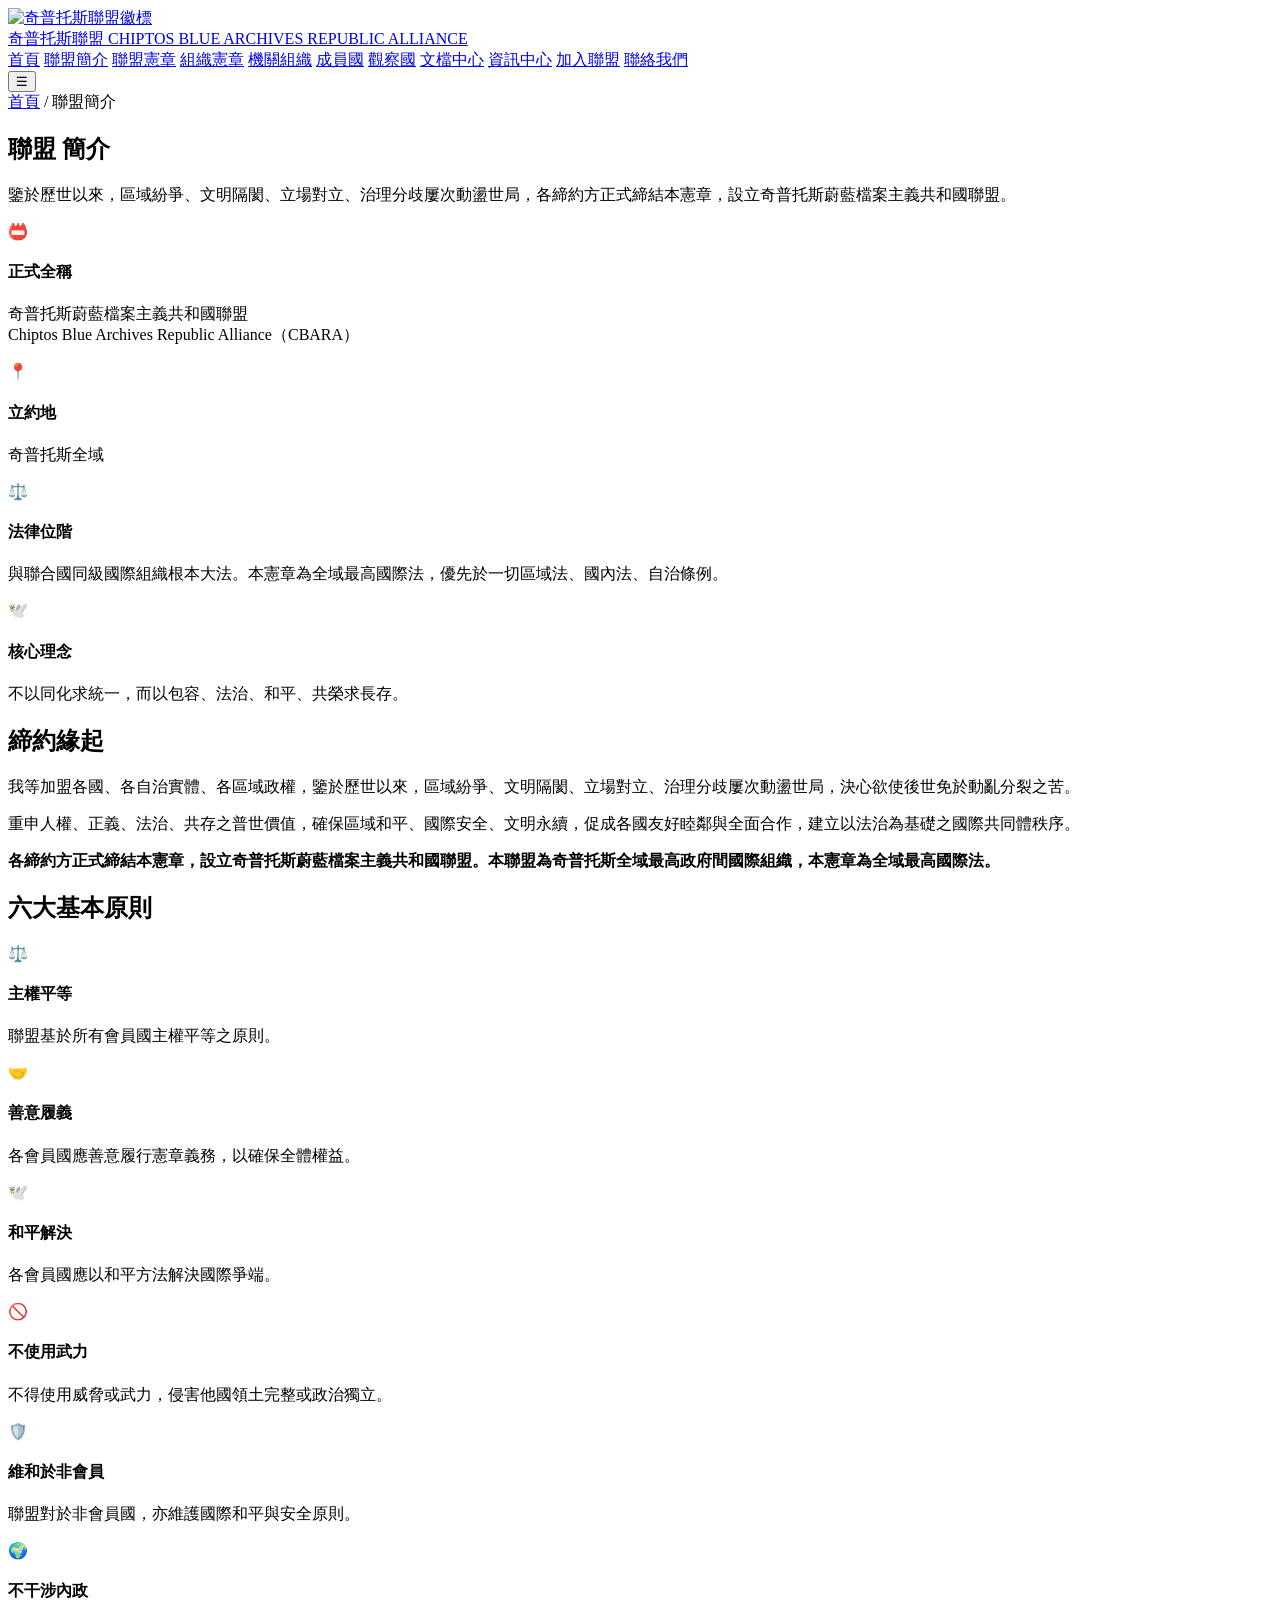
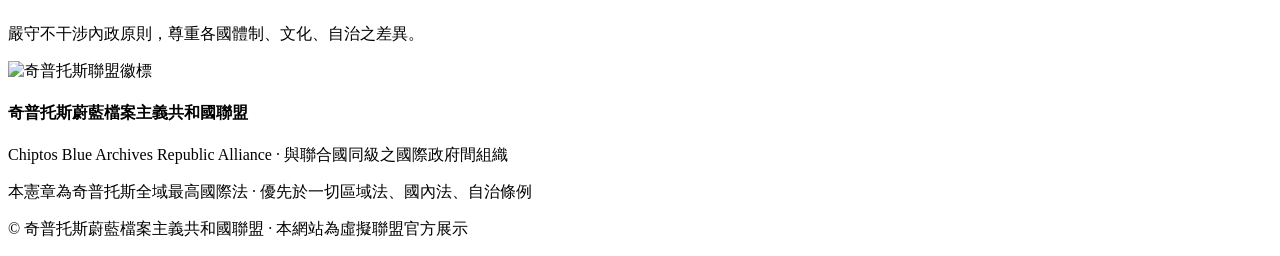
==== about.html @ 125a9b2b "Add files via upload" ====
<!DOCTYPE html>
<html lang="zh-Hant">
<head>
<meta charset="UTF-8">
<meta name="viewport" content="width=device-width, initial-scale=1.0, viewport-fit=cover">
<meta name="theme-color" content="#080b11">
<meta name="description" content="奇普托斯蔚藍檔案主義共和國聯盟官方網站 · 與聯合國同級之國際政府間組織">
<title>聯盟簡介 | 奇普托斯蔚藍檔案主義共和國聯盟</title>
<link rel="icon" href="assets/img/badge_64.png">
<link rel="stylesheet" href="assets/css/style.css">
</head>
<body>
<div id="progress"></div>

<header class="site-header">
  <div class="container header-inner">
    <a href="index.html" class="brand">
      <img src="assets/img/badge_120.png" alt="奇普托斯聯盟徽標">
      <div class="brand-text">
        <span class="brand-cn">奇普托斯聯盟</span>
        <span class="brand-en">CHIPTOS BLUE ARCHIVES REPUBLIC ALLIANCE</span>
      </div>
    </a>
    <nav class="main-nav" id="mainNav">
      <a href="index.html">首頁</a>
      <a href="about.html" class="active">聯盟簡介</a>
      <a href="charter.html">聯盟憲章</a>
      <a href="organization-charter.html">組織憲章</a>
      <a href="structure.html">機關組織</a>
      <a href="members.html">成員國</a>
      <a href="observers.html">觀察國</a>
      <a href="documents.html">文檔中心</a>
      <a href="news.html">資訊中心</a>
      <a href="join.html">加入聯盟</a>
      <a href="contact.html">聯絡我們</a>
    </nav>
    <button class="nav-toggle" id="navToggle" aria-label="開啟選單" aria-expanded="false">☰</button>
  </div>
</header>
<div class="nav-mask" id="navMask"></div>

<section class="page-hero">
  <div class="hero-bg" aria-hidden="true"></div>
  <div class="container">
    <div class="breadcrumb"><a href="index.html">首頁</a> <span>/</span> <span>聯盟簡介</span></div>
    <h1>聯盟 <span class="gold">簡介</span></h1>
    <p class="hero-desc">鑒於歷世以來，區域紛爭、文明隔閡、立場對立、治理分歧屢次動盪世局，各締約方正式締結本憲章，設立奇普托斯蔚藍檔案主義共和國聯盟。</p>
  </div>
</section>

<section class="section">
  <div class="container">
    <div class="grid-2">
      <div class="info-card fade-in"><div class="info-icon">📛</div><h4>正式全稱</h4><p class="muted">奇普托斯蔚藍檔案主義共和國聯盟<br>Chiptos Blue Archives Republic Alliance（CBARA）</p></div>
      <div class="info-card fade-in"><div class="info-icon">📍</div><h4>立約地</h4><p class="muted">奇普托斯全域</p></div>
      <div class="info-card fade-in"><div class="info-icon">⚖️</div><h4>法律位階</h4><p class="muted">與聯合國同級國際組織根本大法。本憲章為全域最高國際法，優先於一切區域法、國內法、自治條例。</p></div>
      <div class="info-card fade-in"><div class="info-icon">🕊️</div><h4>核心理念</h4><p class="muted">不以同化求統一，而以包容、法治、和平、共榮求長存。</p></div>
    </div>
  </div>
</section>

<section class="section section-alt">
  <div class="container">
    <div class="section-head fade-in"><h2>締約緣起</h2><div class="rule"></div></div>
    <div class="article fade-in">
      <div class="art-body">
        <p>我等加盟各國、各自治實體、各區域政權，鑒於歷世以來，區域紛爭、文明隔閡、立場對立、治理分歧屢次動盪世局，決心欲使後世免於動亂分裂之苦。</p>
        <p>重申人權、正義、法治、共存之普世價值，確保區域和平、國際安全、文明永續，促成各國友好睦鄰與全面合作，建立以法治為基礎之國際共同體秩序。</p>
        <p><strong>各締約方正式締結本憲章，設立奇普托斯蔚藍檔案主義共和國聯盟。本聯盟為奇普托斯全域最高政府間國際組織，本憲章為全域最高國際法。</strong></p>
      </div>
    </div>
  </div>
</section>

<section class="section">
  <div class="container">
    <div class="section-head fade-in"><h2>六大基本原則</h2><div class="rule"></div></div>
    <div class="grid-3">
      <div class="info-card fade-in"><div class="info-icon">⚖️</div><h4>主權平等</h4><p class="muted">聯盟基於所有會員國主權平等之原則。</p></div>
      <div class="info-card fade-in"><div class="info-icon">🤝</div><h4>善意履義</h4><p class="muted">各會員國應善意履行憲章義務，以確保全體權益。</p></div>
      <div class="info-card fade-in"><div class="info-icon">🕊️</div><h4>和平解決</h4><p class="muted">各會員國應以和平方法解決國際爭端。</p></div>
      <div class="info-card fade-in"><div class="info-icon">🚫</div><h4>不使用武力</h4><p class="muted">不得使用威脅或武力，侵害他國領土完整或政治獨立。</p></div>
      <div class="info-card fade-in"><div class="info-icon">🛡️</div><h4>維和於非會員</h4><p class="muted">聯盟對於非會員國，亦維護國際和平與安全原則。</p></div>
      <div class="info-card fade-in"><div class="info-icon">🌍</div><h4>不干涉內政</h4><p class="muted">嚴守不干涉內政原則，尊重各國體制、文化、自治之差異。</p></div>
    </div>
  </div>
</section>

<footer class="site-footer">
  <div class="container">
    <div class="footer-brand">
      <img src="assets/img/badge_120.png" alt="奇普托斯聯盟徽標">
      <div>
        <h4>奇普托斯蔚藍檔案主義共和國聯盟</h4>
        <p class="muted">Chiptos Blue Archives Republic Alliance · 與聯合國同級之國際政府間組織</p>
      </div>
    </div>
    <div class="footer-meta">
      <p>本憲章為奇普托斯全域最高國際法 · 優先於一切區域法、國內法、自治條例</p>
      <p>© 奇普托斯蔚藍檔案主義共和國聯盟 · 本網站為虛擬聯盟官方展示</p>
    </div>
  </div>
</footer>

<script src="assets/js/main.js"></script>
</body>
</html>
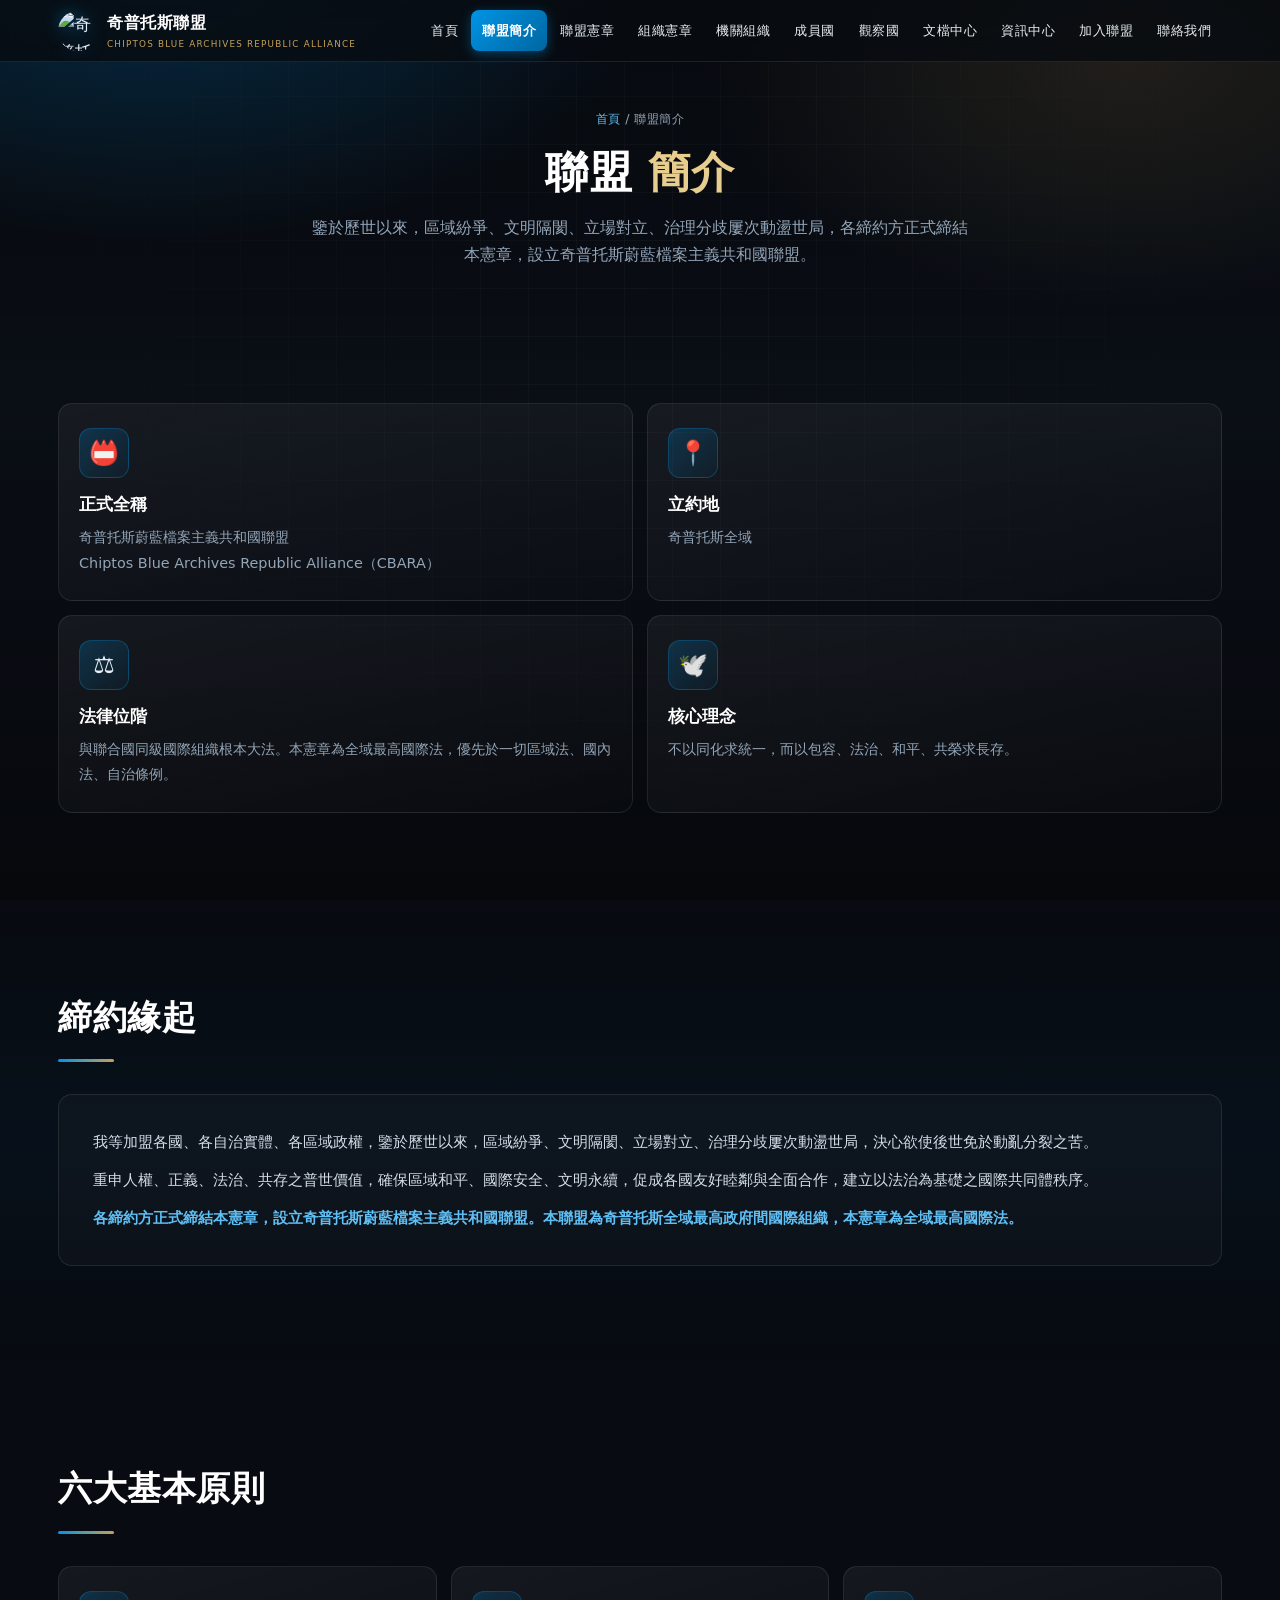
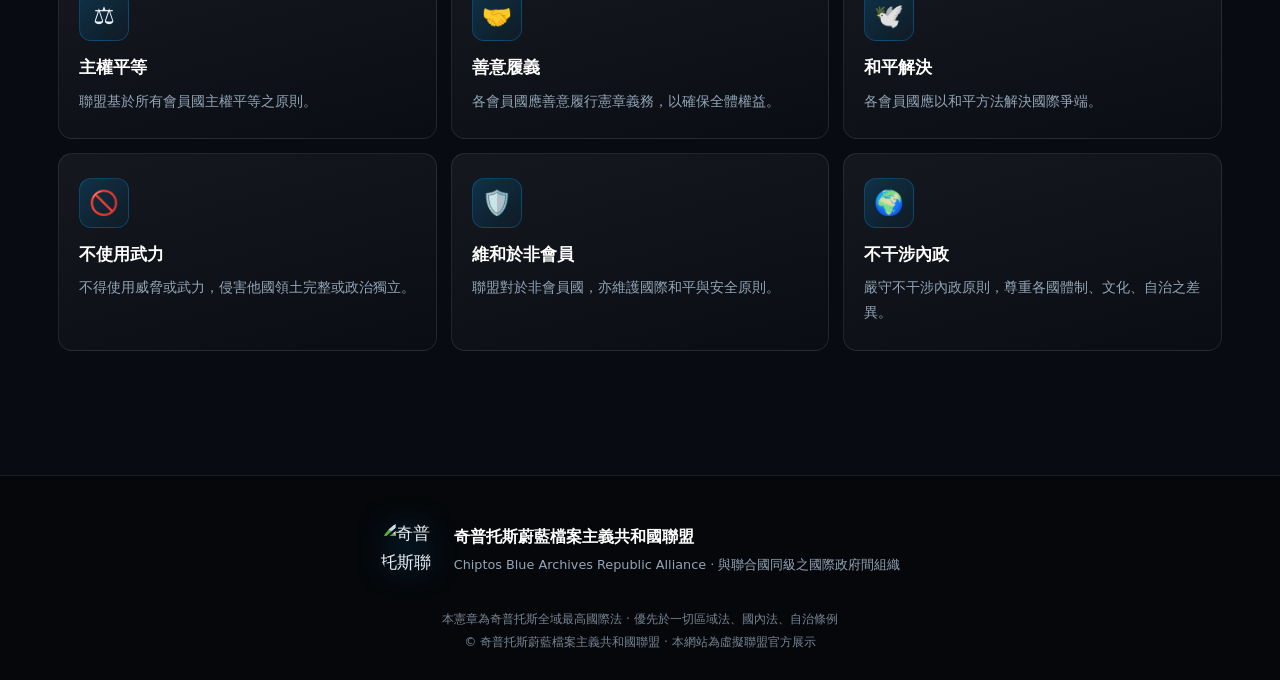
==== commit 74cd20ef: "Add files via upload" ====
--- a/about.html
+++ b/about.html
@@ -7,7 +7,766 @@
 <meta name="description" content="奇普托斯蔚藍檔案主義共和國聯盟官方網站 · 與聯合國同級之國際政府間組織">
 <title>聯盟簡介 | 奇普托斯蔚藍檔案主義共和國聯盟</title>
 <link rel="icon" href="assets/img/badge_64.png">
-<link rel="stylesheet" href="assets/css/style.css">
+<style>
+/* =====================================================================
+   奇普托斯蔚藍檔案主義共和國聯盟 · CBARA
+   移動優先 (Mobile-First) 響應式樣式
+   配色：白 / 蔚藍 / 玄黑 三色體系 + 鎏金點綴
+   ===================================================================== */
+
+:root{
+  --white:#f5f8fb;
+  --blue:#0094e6;
+  --blue-lt:#5fc0f5;
+  --blue-dk:#0066a0;
+  --ink:#080b11;
+  --ink2:#10161f;
+  --ink3:#161d28;
+  --gold:#c5a059;
+  --gold-lt:#e8ce8e;
+  --text:#e8eef5;
+  --muted:#93a5b8;
+  --line:rgba(255,255,255,.09);
+  --line-blue:rgba(0,148,230,.3);
+  --nav-h:62px;
+  --ease:cubic-bezier(.22,.68,.35,1);
+}
+
+/* ---------- 基礎重置（移動優先） ---------- */
+*,*::before,*::after{margin:0;padding:0;box-sizing:border-box}
+html{
+  scroll-behavior:smooth;
+  scroll-padding-top:calc(var(--nav-h) + 12px);
+  -webkit-text-size-adjust:100%;      /* 防止 iOS 橫屏字體放大 */
+  text-size-adjust:100%;
+}
+body{
+  font-family:"Noto Sans TC","PingFang TC","Microsoft JhengHei",system-ui,-apple-system,"Helvetica Neue",sans-serif;
+  background:var(--ink);
+  color:var(--text);
+  line-height:1.75;
+  font-size:16px;                      /* 手機基準字號 */
+  overflow-x:hidden;                   /* 防止橫向溢出 */
+  -webkit-font-smoothing:antialiased;
+  word-wrap:break-word;
+  overflow-wrap:break-word;            /* 長國名/長單詞強制換行 */
+}
+img{max-width:100%;height:auto;display:block;border:0}
+a{color:inherit;text-decoration:none;-webkit-tap-highlight-color:transparent}
+button,input,select,textarea{font-family:inherit;font-size:16px} /* iOS 防止 zoom */
+ul,ol{list-style:none}
+:focus-visible{outline:2px solid var(--blue-lt);outline-offset:2px}
+::selection{background:var(--blue);color:#fff}
+
+/* 滾動條（桌面） */
+::-webkit-scrollbar{width:8px;height:8px}
+::-webkit-scrollbar-track{background:var(--ink)}
+::-webkit-scrollbar-thumb{background:linear-gradient(var(--blue),var(--blue-dk));border-radius:4px}
+
+/* ---------- 背景層 ---------- */
+body::before{
+  content:"";position:fixed;inset:0;z-index:-2;pointer-events:none;
+  background:
+    radial-gradient(900px 520px at 12% -8%, rgba(0,148,230,.30), transparent 60%),
+    radial-gradient(760px 460px at 88% 6%, rgba(197,160,89,.15), transparent 56%),
+    linear-gradient(180deg,#070a0f 0%,#0a0e15 45%,#06080c 100%);
+}
+body::after{
+  content:"";position:fixed;inset:0;z-index:-1;pointer-events:none;
+  background-image:
+    linear-gradient(rgba(255,255,255,.035) 1px,transparent 1px),
+    linear-gradient(90deg,rgba(255,255,255,.035) 1px,transparent 1px);
+  background-size:48px 48px;
+  -webkit-mask-image:radial-gradient(circle at 50% 28%,#000 0%,transparent 72%);
+  mask-image:radial-gradient(circle at 50% 28%,#000 0%,transparent 72%);
+}
+
+/* ---------- 進度條 ---------- */
+#progress{
+  position:fixed;top:0;left:0;height:3px;width:0;z-index:9999;
+  background:linear-gradient(90deg,var(--blue),var(--gold));
+  box-shadow:0 0 10px rgba(0,148,230,.8);
+}
+
+/* =====================================================================
+   頁首 / 導航（移動優先：漢堡選單）
+   ===================================================================== */
+.site-header{
+  position:fixed;top:0;left:0;right:0;z-index:1000;height:var(--nav-h);
+  background:rgba(8,11,17,.82);
+  -webkit-backdrop-filter:blur(14px);backdrop-filter:blur(14px);
+  border-bottom:1px solid var(--line);
+  transition:box-shadow .35s var(--ease),border-color .35s var(--ease);
+}
+.site-header.scrolled{
+  border-bottom-color:var(--line-blue);
+  box-shadow:0 4px 26px rgba(0,0,0,.55);
+}
+.header-inner{
+  max-width:1180px;margin:0 auto;height:100%;
+  padding:0 14px;
+  display:flex;align-items:center;justify-content:space-between;gap:10px;
+}
+.brand{display:flex;align-items:center;gap:9px;min-width:0;flex:1}
+.brand img{
+  width:36px;height:36px;flex:none;border-radius:50%;
+  filter:drop-shadow(0 0 8px rgba(0,148,230,.55));
+}
+.brand-text{display:flex;flex-direction:column;min-width:0}
+.brand-cn{
+  font-size:.98rem;font-weight:800;color:#fff;letter-spacing:.5px;
+  white-space:nowrap;overflow:hidden;text-overflow:ellipsis;
+}
+.brand-en{
+  font-size:.55rem;color:var(--gold);letter-spacing:1.2px;
+  white-space:nowrap;overflow:hidden;text-overflow:ellipsis;
+}
+/* 漢堡按鈕：44px 觸控區 */
+.nav-toggle{
+  flex:none;width:44px;height:44px;display:flex;align-items:center;justify-content:center;
+  background:rgba(0,148,230,.12);border:1px solid var(--line-blue);border-radius:9px;
+  color:var(--blue-lt);font-size:1.15rem;cursor:pointer;transition:.25s;
+}
+.nav-toggle:hover{background:rgba(0,148,230,.24)}
+.nav-toggle:active{transform:scale(.94)}
+
+/* 導航列：手機為全屏下拉面板 */
+.main-nav{
+  position:fixed;top:var(--nav-h);left:0;right:0;
+  max-height:calc(100vh - var(--nav-h));overflow-y:auto;
+  -webkit-overflow-scrolling:touch;
+  background:rgba(8,11,17,.985);
+  -webkit-backdrop-filter:blur(16px);backdrop-filter:blur(16px);
+  border-bottom:1px solid var(--line-blue);
+  padding:8px 12px 16px;
+  transform:translateY(-102%);opacity:0;visibility:hidden;
+  transition:transform .36s var(--ease),opacity .28s var(--ease),visibility .28s;
+  box-shadow:0 18px 40px rgba(0,0,0,.6);
+}
+.main-nav.open{transform:translateY(0);opacity:1;visibility:visible}
+.main-nav a{
+  display:block;padding:13px 14px;border-radius:9px;
+  font-size:.94rem;color:var(--text);letter-spacing:.5px;
+  border-left:2px solid transparent;transition:.22s;
+}
+.main-nav a:hover,.main-nav a:focus{
+  background:rgba(0,148,230,.15);color:#fff;border-left-color:var(--blue);
+}
+.main-nav a.active{
+  background:linear-gradient(135deg,var(--blue),var(--blue-dk));
+  color:#fff;font-weight:700;border-left-color:var(--gold);
+  box-shadow:0 3px 12px rgba(0,148,230,.4);
+}
+/* 選單遮罩 */
+.nav-mask{
+  position:fixed;inset:0;top:var(--nav-h);z-index:998;
+  background:rgba(0,0,0,.55);opacity:0;visibility:hidden;transition:.3s;
+}
+.nav-mask.show{opacity:1;visibility:visible}
+
+/* =====================================================================
+   首頁 Hero
+   ===================================================================== */
+.hero{
+  position:relative;min-height:100svh;   /* svh 解決手機瀏覽器網址列跳動 */
+  min-height:100vh;                      /* 回退 */
+  display:flex;align-items:center;justify-content:center;
+  padding:calc(var(--nav-h) + 40px) 18px 70px;
+  overflow:hidden;text-align:center;
+}
+.hero-flag{
+  position:absolute;inset:0;z-index:0;
+  background:url("assets/img/flag.png") center/cover no-repeat;
+  opacity:.14;
+  filter:saturate(1.1);
+}
+.hero-veil{
+  position:absolute;inset:0;z-index:1;
+  background:linear-gradient(180deg,rgba(8,11,17,.55) 0%,rgba(8,11,17,.90) 100%);
+}
+.hero-content{position:relative;z-index:2;max-width:900px;width:100%}
+.hero-badge{
+  display:inline-block;margin-bottom:18px;padding:7px 16px;border-radius:999px;
+  font-size:.72rem;letter-spacing:2px;color:var(--blue-lt);
+  background:rgba(0,148,230,.12);border:1px solid var(--line-blue);
+}
+.hero-logo{
+  width:96px;height:96px;margin:0 auto 20px;
+  filter:drop-shadow(0 0 26px rgba(0,148,230,.6));
+  animation:floaty 4.5s ease-in-out infinite;
+}
+@keyframes floaty{0%,100%{transform:translateY(0)}50%{transform:translateY(-9px)}}
+.hero-title{
+  font-size:clamp(1.55rem,7.2vw,3.9rem);   /* 手機不過大 */
+  font-weight:900;color:#fff;line-height:1.28;letter-spacing:1px;
+}
+.gold-gradient{
+  background:linear-gradient(100deg,var(--blue-lt),var(--gold-lt),var(--blue-lt));
+  -webkit-background-clip:text;background-clip:text;color:transparent;
+}
+.hero-sub{
+  margin-top:14px;font-size:clamp(.7rem,3vw,.95rem);
+  color:var(--gold);letter-spacing:2.5px;
+}
+.hero-desc{
+  margin-top:18px;font-size:clamp(.86rem,3.6vw,1.02rem);
+  color:var(--muted);max-width:620px;margin-left:auto;margin-right:auto;
+}
+.hero-actions{
+  margin-top:30px;display:flex;flex-direction:column;gap:11px;align-items:stretch;
+}
+.scroll-hint{
+  position:absolute;bottom:20px;left:50%;transform:translateX(-50%);z-index:2;
+  color:var(--muted);font-size:.74rem;letter-spacing:2px;
+  animation:bob 2.1s ease-in-out infinite;
+}
+@keyframes bob{0%,100%{transform:translate(-50%,0);opacity:.55}50%{transform:translate(-50%,7px);opacity:1}}
+
+/* ---------- 按鈕 ---------- */
+.btn{
+  display:inline-flex;align-items:center;justify-content:center;gap:8px;
+  padding:14px 26px;border-radius:10px;font-size:.9rem;font-weight:700;
+  letter-spacing:1px;transition:.3s var(--ease);border:1px solid transparent;
+  min-height:48px;                      /* 觸控友好 */
+}
+.btn-primary{
+  background:linear-gradient(135deg,var(--blue),var(--blue-dk));color:#fff;
+  box-shadow:0 6px 22px rgba(0,148,230,.42);
+}
+.btn-primary:hover{transform:translateY(-2px);box-shadow:0 12px 30px rgba(0,148,230,.55)}
+.btn-gold{
+  background:linear-gradient(135deg,var(--gold),#9d7d3d);color:#181206;
+  box-shadow:0 6px 22px rgba(197,160,89,.4);
+}
+.btn-gold:hover{transform:translateY(-2px)}
+.btn-ghost{
+  color:#fff;border-color:rgba(255,255,255,.28);background:rgba(255,255,255,.03);
+}
+.btn-ghost:hover{border-color:var(--blue);background:rgba(0,148,230,.14)}
+
+/* =====================================================================
+   通用區塊
+   ===================================================================== */
+.container{width:100%;max-width:1180px;margin:0 auto;padding:0 16px}
+.section{padding:56px 0;position:relative}
+.section-alt{background:linear-gradient(180deg,transparent,rgba(0,148,230,.045),transparent)}
+.section-head{margin-bottom:32px}
+.section-head h2{
+  font-size:clamp(1.35rem,5.4vw,2.1rem);color:#fff;font-weight:900;letter-spacing:.5px;
+}
+.section-head .muted{margin-top:8px;font-size:.88rem}
+.section-link{display:inline-block;margin-top:10px;color:var(--blue-lt);font-size:.86rem}
+.rule{width:56px;height:3px;margin-top:12px;background:linear-gradient(90deg,var(--blue),var(--gold));border-radius:2px}
+.muted{color:var(--muted)}
+.gold{color:var(--gold-lt)}
+
+/* 分頁 Hero */
+.page-hero{
+  position:relative;padding:calc(var(--nav-h) + 46px) 0 46px;text-align:center;overflow:hidden;
+}
+.page-hero .hero-bg{
+  position:absolute;inset:0;z-index:0;
+  background:url("assets/img/flag.png") center/cover no-repeat;opacity:.10;
+}
+.page-hero .hero-bg::after{
+  content:"";position:absolute;inset:0;
+  background:linear-gradient(180deg,rgba(8,11,17,.7),rgba(8,11,17,.95));
+}
+.page-hero .container{position:relative;z-index:1}
+.page-hero h1{
+  font-size:clamp(1.5rem,6.4vw,2.7rem);color:#fff;font-weight:900;letter-spacing:.5px;line-height:1.3;
+}
+.page-hero .hero-desc{
+  margin-top:14px;color:var(--muted);font-size:clamp(.84rem,3.5vw,.98rem);
+  max-width:660px;margin-left:auto;margin-right:auto;
+}
+.breadcrumb{
+  font-size:.78rem;color:var(--muted);margin-bottom:14px;letter-spacing:.5px;
+}
+.breadcrumb a{color:var(--blue-lt)}
+
+/* ---------- 統計 ---------- */
+.stats{
+  display:grid;grid-template-columns:repeat(2,1fr);gap:12px;   /* 手機 2 欄 */
+}
+.stat{
+  background:linear-gradient(160deg,rgba(255,255,255,.055),rgba(255,255,255,.012));
+  border:1px solid var(--line);border-radius:13px;padding:22px 12px;text-align:center;
+  position:relative;overflow:hidden;transition:.35s var(--ease);
+}
+.stat::before{
+  content:"";position:absolute;top:0;left:0;right:0;height:3px;
+  background:linear-gradient(90deg,var(--blue),var(--gold));
+}
+.stat:hover{transform:translateY(-4px);border-color:var(--line-blue)}
+.stat-num{
+  display:block;font-size:clamp(1.7rem,8vw,2.5rem);font-weight:900;
+  color:var(--blue-lt);line-height:1.1;
+}
+.stat-label{display:block;margin-top:7px;font-size:.78rem;color:var(--muted);letter-spacing:.5px}
+
+/* ---------- 網格（自動適配，手機單欄） ---------- */
+.grid-2,.grid-3,.grid-4{
+  display:grid;gap:14px;grid-template-columns:1fr;   /* 手機：單欄 */
+}
+
+/* ---------- 資訊卡 ---------- */
+.info-card{
+  background:linear-gradient(165deg,rgba(255,255,255,.055),rgba(255,255,255,.012));
+  border:1px solid var(--line);border-radius:14px;padding:24px 20px;
+  transition:.35s var(--ease);
+}
+.info-card:hover{transform:translateY(-5px);border-color:var(--line-blue);box-shadow:0 14px 34px rgba(0,0,0,.42)}
+.info-icon{
+  width:50px;height:50px;border-radius:12px;display:flex;align-items:center;justify-content:center;
+  font-size:1.5rem;margin-bottom:14px;
+  background:linear-gradient(135deg,rgba(0,148,230,.22),rgba(0,148,230,.05));
+  border:1px solid var(--line-blue);
+}
+.info-card h4{color:#fff;font-size:1.06rem;margin-bottom:8px;line-height:1.5}
+.info-card p{font-size:.9rem}
+
+/* ---------- 快速入口卡 ---------- */
+.entry-card{
+  display:flex;align-items:center;gap:16px;padding:20px;border-radius:13px;
+  background:linear-gradient(150deg,rgba(0,148,230,.12),rgba(255,255,255,.02));
+  border:1px solid var(--line-blue);transition:.3s var(--ease);
+}
+.entry-card:hover{transform:translateY(-4px);border-color:var(--gold);background:linear-gradient(150deg,rgba(197,160,89,.16),rgba(255,255,255,.03))}
+.entry-num{
+  flex:none;width:44px;height:44px;border-radius:10px;display:flex;align-items:center;justify-content:center;
+  background:linear-gradient(135deg,var(--blue),var(--blue-dk));color:#fff;font-weight:900;font-size:1rem;
+}
+.entry-card h4{color:#fff;font-size:1rem;margin-bottom:4px}
+.entry-card p{font-size:.82rem}
+
+/* =====================================================================
+   成員國 / 觀察員（重點：完整顯示國名）
+   ===================================================================== */
+.filters{
+  display:flex;gap:8px;flex-wrap:wrap;margin-bottom:24px;
+  padding-bottom:4px;                    /* 允許內部換行 */
+}
+.filter-btn{
+  padding:9px 16px;border-radius:999px;font-size:.82rem;cursor:pointer;
+  background:rgba(255,255,255,.04);border:1px solid var(--line);color:var(--muted);
+  transition:.25s;min-height:38px;white-space:nowrap;
+}
+.filter-btn:hover{color:#fff;border-color:var(--line-blue)}
+.filter-btn:active{transform:scale(.95)}
+.filter-btn.active{
+  background:linear-gradient(135deg,var(--blue),var(--blue-dk));color:#fff;
+  border-color:transparent;font-weight:700;box-shadow:0 3px 12px rgba(0,148,230,.4);
+}
+
+.member-grid{display:grid;grid-template-columns:1fr;gap:13px}   /* 手機單欄 */
+.member-card{
+  display:flex;align-items:center;gap:14px;padding:16px;border-radius:13px;
+  background:linear-gradient(150deg,rgba(255,255,255,.05),rgba(255,255,255,.012));
+  border:1px solid var(--line);transition:.3s var(--ease);
+}
+.member-card:hover{transform:translateY(-3px);border-color:var(--line-blue);background:linear-gradient(150deg,rgba(0,148,230,.13),rgba(255,255,255,.02))}
+.member-flag{
+  flex:none;width:46px;height:34px;border-radius:5px;
+  box-shadow:0 2px 9px rgba(0,0,0,.45);border:1px solid rgba(255,255,255,.16);
+}
+.member-body{flex:1;min-width:0}   /* min-width:0 讓長國名正常換行 */
+.member-no{
+  display:inline-block;font-size:.68rem;color:var(--gold);letter-spacing:1.5px;font-weight:700;
+}
+.member-card h3{
+  font-size:.98rem;color:#fff;font-weight:700;line-height:1.45;margin-top:2px;
+  overflow-wrap:anywhere;               /* 長國名完整換行不截斷 */
+}
+.member-en{
+  display:block;font-size:.72rem;color:var(--muted);margin-top:3px;letter-spacing:.4px;
+  overflow-wrap:anywhere;
+}
+.badge{
+  display:inline-block;margin-top:7px;padding:3px 10px;border-radius:999px;
+  font-size:.68rem;letter-spacing:.6px;font-weight:700;
+}
+.badge-member{background:rgba(0,148,230,.18);color:var(--blue-lt);border:1px solid var(--line-blue)}
+.badge-observer{background:rgba(197,160,89,.16);color:var(--gold-lt);border:1px solid rgba(197,160,89,.35)}
+
+.empty-state{
+  text-align:center;padding:40px 18px;color:var(--muted);font-size:.9rem;
+  border:1px dashed var(--line);border-radius:13px;
+}
+
+/* 觀察員 */
+.observer-list{display:grid;grid-template-columns:1fr;gap:14px}
+.observer-item{
+  display:flex;align-items:flex-start;gap:14px;padding:18px;border-radius:13px;
+  background:linear-gradient(150deg,rgba(197,160,89,.09),rgba(255,255,255,.015));
+  border:1px solid rgba(197,160,89,.22);transition:.3s var(--ease);
+}
+.observer-item:hover{transform:translateY(-3px);border-color:rgba(197,160,89,.5)}
+.observer-flag{
+  flex:none;width:46px;height:34px;border-radius:5px;
+  box-shadow:0 2px 9px rgba(0,0,0,.45);border:1px solid rgba(255,255,255,.16);
+}
+.observer-body{flex:1;min-width:0}
+.observer-head{display:flex;align-items:center;gap:10px;flex-wrap:wrap}
+.observer-head h3{font-size:1rem;color:#fff;font-weight:700;line-height:1.45;overflow-wrap:anywhere}
+.observer-body .member-en{display:block;margin-top:4px}
+.observer-body p{font-size:.85rem;margin-top:8px}
+
+.notice-card{
+  margin-top:26px;padding:20px;border-radius:13px;
+  background:rgba(0,148,230,.09);border:1px solid var(--line-blue);
+}
+.notice-card h4{color:var(--blue-lt);font-size:1rem;margin-bottom:8px}
+.notice-card p{font-size:.87rem}
+.notice-card a{color:var(--gold-lt);text-decoration:underline}
+
+/* =====================================================================
+   憲章條文
+   ===================================================================== */
+.charter-wrap{display:grid;grid-template-columns:1fr;gap:26px}  /* 手機單欄 */
+.toc{
+  position:static;background:rgba(255,255,255,.03);border:1px solid var(--line);
+  border-radius:13px;padding:16px 13px;
+}
+.toc-title{
+  color:var(--gold);font-weight:800;letter-spacing:2px;font-size:.82rem;
+  padding-bottom:11px;border-bottom:1px solid var(--line);margin-bottom:10px;
+}
+.toc-links{display:flex;flex-direction:column;gap:2px}
+.toc a{
+  display:block;color:var(--muted);font-size:.82rem;padding:9px 11px;border-radius:7px;
+  transition:.22s;border-left:2px solid transparent;line-height:1.5;
+}
+.toc a:hover{color:#fff;background:rgba(0,148,230,.12)}
+.toc a.on{color:var(--blue-lt);border-left-color:var(--blue);background:rgba(0,148,230,.15);font-weight:700}
+
+.article{
+  background:rgba(255,255,255,.025);border:1px solid var(--line);border-radius:14px;
+  padding:24px 20px;margin-bottom:18px;scroll-margin-top:calc(var(--nav-h) + 16px);
+  transition:.4s var(--ease);
+}
+.article.on{border-color:rgba(197,160,89,.45);box-shadow:0 10px 32px rgba(0,0,0,.4)}
+.art-head{display:flex;align-items:center;gap:12px;margin-bottom:16px;flex-wrap:wrap}
+.art-no{
+  flex:none;width:42px;height:42px;border-radius:10px;
+  background:linear-gradient(135deg,var(--gold),#9d7d3d);color:#181206;
+  font-weight:900;font-size:1rem;display:flex;align-items:center;justify-content:center;
+  box-shadow:0 3px 12px rgba(197,160,89,.4);
+}
+.art-title{font-size:1.16rem;color:#fff;font-weight:800;line-height:1.45;overflow-wrap:anywhere}
+.art-body{color:#d3dee9;font-size:.93rem}
+.art-body ol,.art-body ul{padding-left:20px;margin-top:10px}
+.art-body li{margin:9px 0;padding-left:5px;line-height:1.8}
+.art-body strong{color:var(--blue-lt)}
+.art-body p+p{margin-top:12px}
+.preamble{background:linear-gradient(135deg,rgba(0,148,230,.13),rgba(197,160,89,.06));border-color:var(--line-blue)}
+.covenant{
+  background:linear-gradient(160deg,rgba(197,160,89,.15),rgba(0,148,230,.06));
+  border:1px solid rgba(197,160,89,.45);text-align:center;padding:38px 22px;
+}
+.covenant .seal{font-size:2.6rem;margin-bottom:12px}
+.covenant h3{color:var(--gold-lt);font-size:1.35rem;letter-spacing:1.5px;line-height:1.5}
+.covenant p{color:#dde8f2;margin-top:14px;font-size:1rem;line-height:2}
+
+/* =====================================================================
+   組織架構 / 時間軸
+   ===================================================================== */
+.org-tier{
+  border:1px solid var(--line);border-radius:13px;padding:20px;margin-bottom:14px;
+  background:linear-gradient(150deg,rgba(255,255,255,.04),rgba(255,255,255,.01));
+}
+.org-tier.lead{
+  border-color:rgba(197,160,89,.5);
+  background:linear-gradient(150deg,rgba(197,160,89,.14),rgba(0,148,230,.05));
+}
+.org-tier h4{color:var(--gold-lt);margin-bottom:12px;font-size:1rem;line-height:1.5}
+.org-nodes{display:grid;grid-template-columns:1fr;gap:10px}
+.org-node{
+  padding:12px 14px;border-radius:9px;text-align:center;font-size:.88rem;
+  background:rgba(0,148,230,.13);border:1px solid var(--line-blue);color:#fff;
+}
+
+.timeline{position:relative;padding-left:24px}
+.timeline::before{
+  content:"";position:absolute;left:6px;top:6px;bottom:6px;width:2px;
+  background:linear-gradient(var(--blue),var(--gold));
+}
+.tl-item{position:relative;padding:0 0 24px 18px}
+.tl-item::before{
+  content:"";position:absolute;left:-24px;top:6px;width:13px;height:13px;border-radius:50%;
+  background:var(--ink);border:3px solid var(--blue);box-shadow:0 0 0 3px rgba(0,148,230,.15);
+}
+.tl-year{color:var(--gold-lt);font-weight:800;font-size:.88rem;letter-spacing:1px}
+.tl-item h4{color:#fff;margin:5px 0;font-size:1.02rem;line-height:1.5;overflow-wrap:anywhere}
+.tl-item p{color:var(--muted);font-size:.88rem}
+
+/* =====================================================================
+   新聞 / 文檔
+   ===================================================================== */
+.news-list{display:grid;gap:12px}
+.news-row{
+  display:flex;flex-direction:column;gap:8px;padding:18px;border-radius:12px;
+  background:rgba(255,255,255,.028);border:1px solid var(--line);transition:.3s var(--ease);
+}
+.news-row:hover{transform:translateY(-3px);border-color:var(--line-blue);background:rgba(0,148,230,.08)}
+.news-date{font-size:.74rem;color:var(--gold);letter-spacing:1px;font-weight:700}
+.news-tag{
+  align-self:flex-start;padding:3px 10px;border-radius:999px;font-size:.68rem;font-weight:700;
+}
+.tag-meeting{background:rgba(0,148,230,.2);color:var(--blue-lt)}
+.tag-member{background:rgba(197,160,89,.18);color:var(--gold-lt)}
+.tag-charter{background:rgba(255,255,255,.09);color:var(--muted)}
+.news-title{color:#fff;font-size:.95rem;line-height:1.6;overflow-wrap:anywhere}
+
+.doc-group{margin-bottom:34px}
+.doc-group h3{
+  color:var(--gold-lt);font-size:1.05rem;margin-bottom:14px;
+  padding-left:11px;border-left:3px solid var(--gold);line-height:1.5;
+}
+.doc-card{
+  display:flex;align-items:center;gap:13px;padding:16px;border-radius:11px;
+  background:rgba(255,255,255,.03);border:1px solid var(--line);transition:.3s var(--ease);
+  margin-bottom:10px;
+}
+.doc-card:hover{border-color:var(--blue);background:rgba(0,148,230,.1);transform:translateX(4px)}
+.doc-tag{
+  flex:none;padding:4px 10px;border-radius:6px;font-size:.68rem;font-weight:700;letter-spacing:.6px;
+}
+.doc-tag.core{background:linear-gradient(135deg,var(--gold),#9d7d3d);color:#181206}
+.doc-tag.rule{background:rgba(0,148,230,.2);color:var(--blue-lt);border:1px solid var(--line-blue)}
+.doc-tag.doc{background:rgba(255,255,255,.08);color:var(--muted)}
+.doc-text{flex:1;min-width:0}
+.doc-text b{display:block;color:#fff;font-size:.95rem;line-height:1.5;overflow-wrap:anywhere}
+.doc-text span{font-size:.8rem;color:var(--muted)}
+.doc-arrow{color:var(--muted);font-size:1.2rem;flex:none}
+
+/* =====================================================================
+   表單
+   ===================================================================== */
+.form-wrap{
+  background:rgba(255,255,255,.03);border:1px solid var(--line);
+  border-radius:15px;padding:24px 18px;
+}
+.form-row{display:grid;grid-template-columns:1fr;gap:0}
+.fgroup{margin-bottom:16px}
+.fgroup label{display:block;margin-bottom:7px;color:var(--muted);font-size:.85rem;letter-spacing:.4px}
+.fgroup label i{color:var(--gold);font-style:normal}
+.fgroup input,.fgroup select,.fgroup textarea{
+  width:100%;padding:13px 14px;border-radius:9px;
+  background:rgba(0,0,0,.32);border:1px solid rgba(255,255,255,.13);
+  color:#fff;font-size:16px;transition:.25s;min-height:48px;   /* 16px 防 iOS zoom */
+}
+.fgroup input:focus,.fgroup select:focus,.fgroup textarea:focus{
+  outline:none;border-color:var(--blue);box-shadow:0 0 0 3px rgba(0,148,230,.18);
+}
+.fgroup textarea{min-height:120px;resize:vertical;line-height:1.7}
+.fgroup select{
+  -webkit-appearance:none;appearance:none;
+  background-image:url("data:image/svg+xml;utf8,<svg xmlns='http://www.w3.org/2000/svg' width='13' height='13' fill='%235fc0f5'><path d='M3 5l3.5 3.5L10 5z'/></svg>");
+  background-repeat:no-repeat;background-position:right 14px center;padding-right:38px;
+}
+.form-note{margin-top:12px;font-size:.8rem;color:var(--muted);text-align:center}
+
+/* ---------- 聯絡卡 ---------- */
+.contact-grid{display:grid;grid-template-columns:1fr;gap:13px}
+.contact-card{
+  padding:22px;border-radius:13px;background:rgba(255,255,255,.03);
+  border:1px solid var(--line);transition:.3s var(--ease);
+}
+.contact-card:hover{border-color:var(--line-blue);transform:translateY(-4px)}
+.contact-card h4{color:var(--blue-lt);margin-bottom:8px;font-size:1.02rem;line-height:1.5}
+.contact-card p{font-size:.88rem}
+
+/* =====================================================================
+   旗幟橫幅
+   ===================================================================== */
+.flag-banner{
+  position:relative;border-radius:14px;overflow:hidden;
+  border:1px solid var(--line);box-shadow:0 16px 44px rgba(0,0,0,.5);
+}
+.flag-banner img{width:100%;opacity:.92}
+.flag-cap{
+  position:absolute;bottom:0;left:0;right:0;padding:12px 16px;
+  background:linear-gradient(0deg,rgba(0,0,0,.88),transparent);
+  color:var(--gold-lt);font-size:.78rem;letter-spacing:.8px;line-height:1.6;
+}
+
+/* =====================================================================
+   頁尾
+   ===================================================================== */
+.site-footer{
+  background:#05070a;border-top:1px solid var(--line);
+  padding:44px 0 26px;margin-top:36px;text-align:center;
+}
+.footer-brand{
+  display:flex;flex-direction:column;align-items:center;gap:12px;margin-bottom:26px;
+}
+.footer-brand img{width:62px;height:62px;border-radius:50%;filter:drop-shadow(0 0 14px rgba(0,148,230,.5))}
+.footer-brand h4{color:#fff;font-size:1.02rem;font-weight:800;line-height:1.5}
+.footer-brand p{font-size:.8rem;margin-top:5px}
+.footer-meta p{font-size:.76rem;color:var(--muted);line-height:1.9;opacity:.8}
+
+/* =====================================================================
+   入場動畫
+   ===================================================================== */
+.fade-in{opacity:0;transform:translateY(26px);transition:opacity .75s var(--ease),transform .75s var(--ease)}
+.fade-in.in{opacity:1;transform:none}
+@media (prefers-reduced-motion:reduce){
+  .fade-in{opacity:1;transform:none;transition:none}
+  .hero-logo,.scroll-hint{animation:none}
+  html{scroll-behavior:auto}
+}
+
+/* =====================================================================
+   📱 → 📲 斷點：小手機 → 平板 → 桌機（移動優先遞增）
+   ===================================================================== */
+
+/* ---- ≥400px：極小屏微調 ---- */
+@media (min-width:400px){
+  .stats{gap:14px}
+  .hero-logo{width:110px;height:110px}
+}
+
+/* ---- ≥560px：大手機 / 小平板 ---- */
+@media (min-width:560px){
+  .container{padding:0 22px}
+  .section{padding:64px 0}
+  .hero{padding:calc(var(--nav-h) + 50px) 24px 76px}
+  .hero-actions{flex-direction:row;justify-content:center;flex-wrap:wrap}
+  .hero-actions .btn{flex:none}
+  .grid-2{grid-template-columns:repeat(2,1fr)}
+  .member-grid{grid-template-columns:repeat(2,1fr)}
+  .observer-list{grid-template-columns:repeat(2,1fr)}
+  .contact-grid{grid-template-columns:repeat(2,1fr)}
+  .form-row{grid-template-columns:repeat(2,1fr);gap:0 16px}
+  .org-nodes{grid-template-columns:repeat(2,1fr)}
+  .news-row{flex-direction:row;align-items:center;gap:14px;flex-wrap:wrap}
+  .news-title{flex:1;min-width:200px}
+  .footer-brand{flex-direction:row;justify-content:center;text-align:left}
+}
+
+/* ---- ≥768px：平板 ---- */
+@media (min-width:768px){
+  body{font-size:16.5px}
+  .container{padding:0 28px}
+  .section{padding:76px 0}
+  .stats{grid-template-columns:repeat(4,1fr)}
+  .grid-3{grid-template-columns:repeat(2,1fr)}
+  .member-grid{grid-template-columns:repeat(2,1fr)}
+  .hero-title{font-size:clamp(2.4rem,5.4vw,3.6rem)}
+  .hero-logo{width:128px;height:128px}
+  .article{padding:30px 30px}
+  .form-wrap{padding:32px}
+  .covenant{padding:46px 34px}
+  .toc{max-height:calc(100vh - var(--nav-h) - 40px);overflow-y:auto}
+}
+
+/* ---- ≥1024px：桌機 ---- */
+@media (min-width:1024px){
+  /* 桌機：導航常駐，隱藏漢堡 */
+  .nav-toggle{display:none}
+  .nav-mask{display:none}
+  .main-nav{
+    position:static;max-height:none;overflow:visible;
+    display:flex;align-items:center;gap:2px;
+    background:none;backdrop-filter:none;-webkit-backdrop-filter:none;
+    border:none;padding:0;transform:none;opacity:1;visibility:visible;box-shadow:none;
+  }
+  .main-nav a{
+    padding:9px 11px;font-size:.84rem;border-left:none;border-radius:8px;white-space:nowrap;
+  }
+  .main-nav a:hover{transform:translateY(-1px)}
+  .brand img{width:40px;height:40px}
+  .grid-3{grid-template-columns:repeat(3,1fr)}
+  .grid-4{grid-template-columns:repeat(4,1fr)}
+  .member-grid{grid-template-columns:repeat(3,1fr)}
+  .observer-list{grid-template-columns:repeat(2,1fr)}
+  .charter-wrap{grid-template-columns:250px 1fr;gap:38px;align-items:start}
+  .toc{position:sticky;top:calc(var(--nav-h) + 18px)}
+  .article{padding:34px 34px}
+  .hero-title{font-size:clamp(2.8rem,4.6vw,4rem)}
+  .hero-logo{width:140px;height:140px}
+  .section{padding:88px 0}
+}
+
+/* ---- ≥1280px：大屏 ---- */
+@media (min-width:1280px){
+  .container{max-width:1220px}
+  .member-grid{grid-template-columns:repeat(4,1fr)}
+}
+
+/* ---- 橫屏矮屏優化 ---- */
+@media (max-height:520px) and (orientation:landscape){
+  .hero{min-height:auto;padding:calc(var(--nav-h) + 26px) 20px 40px}
+  .hero-logo{width:70px;height:70px;margin-bottom:12px}
+  .scroll-hint{display:none}
+  .main-nav{max-height:calc(100vh - var(--nav-h));}
+}
+
+/* ---- 列印 ---- */
+@media print{
+  body{background:#fff;color:#000}
+  .site-header,.main-nav,.nav-toggle,.scroll-hint,#progress,.hero-flag,.hero-veil{display:none!important}
+  .article,.info-card,.member-card{break-inside:avoid;border-color:#ccc}
+  .fade-in{opacity:1;transform:none}
+}
+
+/* =====================================================================
+   入盟申請回執卡（Web3Forms 提交結果）
+   ===================================================================== */
+.result-card{
+  border-radius:15px;padding:24px 20px;margin-top:20px;
+  animation:pop .45s var(--ease);
+}
+@keyframes pop{from{opacity:0;transform:translateY(14px)}to{opacity:1;transform:none}}
+.result-ok{
+  background:linear-gradient(150deg,rgba(0,148,230,.14),rgba(197,160,89,.07));
+  border:1px solid rgba(0,148,230,.45);
+  box-shadow:0 14px 40px rgba(0,0,0,.42);
+}
+.result-error{
+  background:rgba(217,100,106,.10);
+  border:1px solid rgba(217,100,106,.45);
+}
+.result-head{
+  font-size:1.1rem;font-weight:800;color:#fff;margin-bottom:8px;line-height:1.5;
+}
+.result-ok .result-head{color:var(--blue-lt)}
+.result-error .result-head{color:#f08a8f}
+.result-sub{
+  font-size:.85rem;color:var(--muted);line-height:1.8;margin-bottom:16px;
+}
+.result-table{
+  width:100%;border-collapse:collapse;font-size:.86rem;
+}
+.result-table tr{border-bottom:1px solid rgba(255,255,255,.09)}
+.result-table tr:last-child{border-bottom:none}
+.result-table th{
+  text-align:left;color:var(--muted);font-weight:600;
+  padding:9px 10px 9px 0;white-space:nowrap;width:38%;vertical-align:top;
+}
+.result-table td{
+  color:#fff;padding:9px 0;text-align:right;
+  overflow-wrap:anywhere;line-height:1.6;
+}
+.result-table td.hl{
+  color:var(--gold-lt);font-weight:800;letter-spacing:1px;
+}
+.status{
+  display:inline-block;padding:3px 12px;border-radius:999px;font-size:.74rem;font-weight:700;
+  background:rgba(197,160,89,.2);color:var(--gold-lt);border:1px solid rgba(197,160,89,.4);
+}
+.result-note{
+  margin-top:16px;font-size:.82rem;color:var(--muted);line-height:1.85;
+  padding-top:14px;border-top:1px solid rgba(255,255,255,.09);
+}
+
+@media (min-width:560px){
+  .result-table th{width:30%}
+  .result-card{padding:28px 26px}
+}
+
+</style>
 </head>
 <body>
 <div id="progress"></div>
@@ -101,7 +860,273 @@
     </div>
   </div>
 </footer>
-
-<script src="assets/js/main.js"></script>
+<script>
+/* =====================================================================
+   奇普托斯蔚藍檔案主義共和國聯盟 · CBARA 互動腳本
+   ===================================================================== */
+(function () {
+  'use strict';
+
+  /* ---------- 進度條 + 頁首陰影 ---------- */
+  var bar = document.getElementById('progress');
+  var hdr = document.querySelector('.site-header');
+  function onScroll() {
+    var h = document.documentElement.scrollHeight - window.innerHeight;
+    if (bar) bar.style.width = (h > 0 ? (window.scrollY / h) * 100 : 0) + '%';
+    if (hdr) hdr.classList.toggle('scrolled', window.scrollY > 30);
+  }
+  window.addEventListener('scroll', onScroll, { passive: true });
+  window.addEventListener('resize', onScroll);
+  onScroll();
+
+  /* ---------- 行動選單（漢堡） ---------- */
+  var toggle = document.getElementById('navToggle');
+  var nav = document.getElementById('mainNav');
+  var mask = document.getElementById('navMask');
+
+  function closeNav() {
+    if (!nav) return;
+    nav.classList.remove('open');
+    if (mask) mask.classList.remove('show');
+    if (toggle) toggle.setAttribute('aria-expanded', 'false');
+  }
+  function openNav() {
+    if (!nav) return;
+    nav.classList.add('open');
+    if (mask) mask.classList.add('show');
+    if (toggle) toggle.setAttribute('aria-expanded', 'true');
+  }
+  if (toggle && nav) {
+    toggle.addEventListener('click', function () {
+      nav.classList.contains('open') ? closeNav() : openNav();
+    });
+    // 點擊導航連結自動收起
+    nav.addEventListener('click', function (e) {
+      if (e.target.tagName === 'A') closeNav();
+    });
+  }
+  if (mask) mask.addEventListener('click', closeNav);
+  // 視窗放大回桌機時重置
+  window.addEventListener('resize', function () {
+    if (window.innerWidth >= 1024) closeNav();
+  });
+  // ESC 關閉
+  document.addEventListener('keydown', function (e) {
+    if (e.key === 'Escape') closeNav();
+  });
+
+  /* ---------- 滾動淡入 ---------- */
+  var fadeEls = document.querySelectorAll('.fade-in');
+  if ('IntersectionObserver' in window && fadeEls.length) {
+    var fio = new IntersectionObserver(function (entries) {
+      entries.forEach(function (en) {
+        if (en.isIntersecting) {
+          en.target.classList.add('in');
+          fio.unobserve(en.target);
+        }
+      });
+    }, { threshold: 0.1, rootMargin: '0px 0px -30px 0px' });
+    fadeEls.forEach(function (el) { fio.observe(el); });
+  } else {
+    fadeEls.forEach(function (el) { el.classList.add('in'); });
+  }
+
+  /* ---------- 數字滾動 ---------- */
+  var counters = document.querySelectorAll('[data-count]');
+  function runCount(el) {
+    var target = parseInt(el.getAttribute('data-count'), 10) || 0;
+    var dur = 1500, t0 = performance.now();
+    function step(now) {
+      var p = Math.min((now - t0) / dur, 1);
+      var eased = 1 - Math.pow(1 - p, 3);
+      el.textContent = Math.round(target * eased);
+      if (p < 1) requestAnimationFrame(step);
+      else el.textContent = target;
+    }
+    requestAnimationFrame(step);
+  }
+  if ('IntersectionObserver' in window && counters.length) {
+    var cio = new IntersectionObserver(function (entries) {
+      entries.forEach(function (en) {
+        if (en.isIntersecting) { runCount(en.target); cio.unobserve(en.target); }
+      });
+    }, { threshold: 0.4 });
+    counters.forEach(function (c) { cio.observe(c); });
+  } else {
+    counters.forEach(function (c) { c.textContent = c.getAttribute('data-count'); });
+  }
+
+  /* ---------- 分類篩選（成員國 / 新聞） ---------- */
+  document.querySelectorAll('[data-filter-target]').forEach(function (group) {
+    var box = document.getElementById(group.getAttribute('data-filter-target'));
+    if (!box) return;
+    var btns = group.querySelectorAll('.filter-btn');
+    var empty = group.parentNode.querySelector('.empty-state');
+
+    btns.forEach(function (b) {
+      b.addEventListener('click', function () {
+        btns.forEach(function (x) { x.classList.remove('active'); });
+        b.classList.add('active');
+
+        var f = b.getAttribute('data-filter');
+        var shown = 0;
+
+        box.querySelectorAll('.fitem').forEach(function (it) {
+          var match = (f === 'all' || f === '' || !f) || it.getAttribute('data-cat') === f;
+          it.style.display = match ? '' : 'none';
+          if (match) shown++;
+        });
+
+        if (empty) empty.style.display = shown === 0 ? '' : 'none';
+      });
+    });
+  });
+
+  /* ---------- 憲章章節索引高亮 ---------- */
+  var tocLinks = document.querySelectorAll('.toc a');
+  var arts = document.querySelectorAll('.article');
+  if (tocLinks.length && arts.length && 'IntersectionObserver' in window) {
+    var aio = new IntersectionObserver(function (entries) {
+      entries.forEach(function (en) {
+        if (en.isIntersecting) {
+          var id = en.target.id;
+          tocLinks.forEach(function (a) {
+            a.classList.toggle('on', a.getAttribute('href') === '#' + id);
+          });
+          arts.forEach(function (a) { a.classList.toggle('on', a.id === id); });
+        }
+      });
+    }, { rootMargin: '-12% 0px -78% 0px', threshold: 0 });
+    arts.forEach(function (a) { aio.observe(a); });
+  }
+
+  /* ---------- 表單提交（Web3Forms） ---------- */
+  var W3F_ENDPOINT = 'https://api.web3forms.com/submit';
+
+  function genAppId() {
+    var d = new Date();
+    var y = d.getFullYear();
+    var r = Math.floor(Math.random() * 9000) + 1000;
+    return 'CA-' + y + '-' + r;
+  }
+
+  function pad(n) { return n < 10 ? '0' + n : '' + n; }
+
+  function nowStr() {
+    var d = new Date();
+    return d.getFullYear() + '-' + pad(d.getMonth() + 1) + '-' + pad(d.getDate()) +
+           ' ' + pad(d.getHours()) + ':' + pad(d.getMinutes());
+  }
+
+  function esc(s) {
+    return String(s == null ? '' : s)
+      .replace(/&/g, '&amp;').replace(/</g, '&lt;')
+      .replace(/>/g, '&gt;').replace(/"/g, '&quot;');
+  }
+
+  document.querySelectorAll('form[data-web3form]').forEach(function (form) {
+    var isJoin = form.id === 'joinForm';
+    var resultBox = document.getElementById(isJoin ? 'joinResult' : 'contactResult');
+
+    form.addEventListener('submit', function (e) {
+      e.preventDefault();
+
+      // ---- 驗證 ----
+      var invalid = false, firstBad = null;
+      form.querySelectorAll('[required]').forEach(function (el) {
+        if (!el.value || !el.value.trim()) {
+          el.style.borderColor = '#d9646a';
+          invalid = true;
+          if (!firstBad) firstBad = el;
+        } else {
+          el.style.borderColor = '';
+        }
+      });
+      if (invalid) {
+        if (firstBad) firstBad.focus();
+        if (resultBox) {
+          resultBox.style.display = '';
+          resultBox.className = 'result-card result-error';
+          resultBox.innerHTML = '⚠️ 尚有必填欄位未填寫，請檢查標示紅框之欄位後重新遞交。';
+        }
+        return;
+      }
+
+      // ---- 入盟申請編號 ----
+      var appId = '';
+      if (isJoin) {
+        appId = genAppId();
+        var idField = document.getElementById('joinAppId');
+        if (idField) idField.value = appId;
+      }
+
+      var btn = form.querySelector('button[type="submit"]');
+      var old = btn ? btn.textContent : '';
+      if (btn) { btn.disabled = true; btn.textContent = '遞交中…'; }
+      if (resultBox) { resultBox.style.display = 'none'; }
+
+      var data = new FormData(form);
+
+      fetch(W3F_ENDPOINT, {
+        method: 'POST',
+        headers: { 'Accept': 'application/json' },
+        body: data
+      })
+      .then(function (r) { return r.json().then(function (j) { return { ok: r.ok, j: j }; }); })
+      .then(function (res) {
+        if (res.ok && res.j && res.j.success) {
+          var html;
+          if (isJoin) {
+            html = '<div class="result-head">✅ 申請書已送達聯盟秘書處</div>' +
+              '<div class="result-sub">本申請依《聯盟憲章》第三、四、八條辦理，將提交安全理事會審議後送聯盟大會表決。</div>' +
+              '<table class="result-table">' +
+              '<tr><th>申請編號</th><td class="hl">' + esc(appId) + '</td></tr>' +
+              '<tr><th>國家 / 政體</th><td>' + esc(data.get('state_name')) + '</td></tr>' +
+              '<tr><th>代表姓名</th><td>' + esc(data.get('representative')) + '</td></tr>' +
+              '<tr><th>聯絡方式</th><td>' + esc(data.get('contact')) + '</td></tr>' +
+              '<tr><th>申請類型</th><td>' + esc(data.get('apply_type')) + '</td></tr>' +
+              '<tr><th>憲章義務</th><td>' + esc(data.get('accept_charter')) + '</td></tr>' +
+              '<tr><th>遞交時間</th><td>' + esc(nowStr()) + '</td></tr>' +
+              '<tr><th>審議狀態</th><td><span class="status">待秘書處受理</span></td></tr>' +
+              '</table>' +
+              '<p class="result-note">請妥善保存申請編號 ' + esc(appId) +
+              '，審議結果將由秘書處透過上述聯絡渠道正式通知，並公告於資訊中心。</p>';
+          } else {
+            html = '<div class="result-head">✅ 留言已送達聯盟秘書處</div>' +
+              '<div class="result-sub">秘書處將於受理後，依登記之聯絡方式儘速回覆。</div>' +
+              '<table class="result-table">' +
+              '<tr><th>稱謂</th><td>' + esc(data.get('sender_name')) + '</td></tr>' +
+              '<tr><th>聯絡方式</th><td>' + esc(data.get('contact')) + '</td></tr>' +
+              '<tr><th>事項類別</th><td>' + esc(data.get('category')) + '</td></tr>' +
+              '<tr><th>送出時間</th><td>' + esc(nowStr()) + '</td></tr>' +
+              '</table>';
+          }
+          if (resultBox) {
+            resultBox.className = 'result-card result-ok';
+            resultBox.innerHTML = html;
+            resultBox.style.display = '';
+          }
+          form.reset();
+          if (resultBox) resultBox.scrollIntoView({ behavior: 'smooth', block: 'center' });
+        } else {
+          throw new Error('fail');
+        }
+      })
+      .catch(function () {
+        if (resultBox) {
+          resultBox.style.display = '';
+          resultBox.className = 'result-card result-error';
+          resultBox.innerHTML = '⚠️ 遞交失敗，請檢查網路連線後重試，或逕向聯盟秘書處聯絡。' +
+            (appId ? '<br><span style="opacity:.8;font-size:.82rem">已產生編號：' + esc(appId) + '（未送出）</span>' : '');
+        }
+      })
+      .then(function () {
+        if (btn) { btn.disabled = false; btn.textContent = old; }
+      });
+    });
+  });
+})();
+
+</script>
 </body>
 </html>
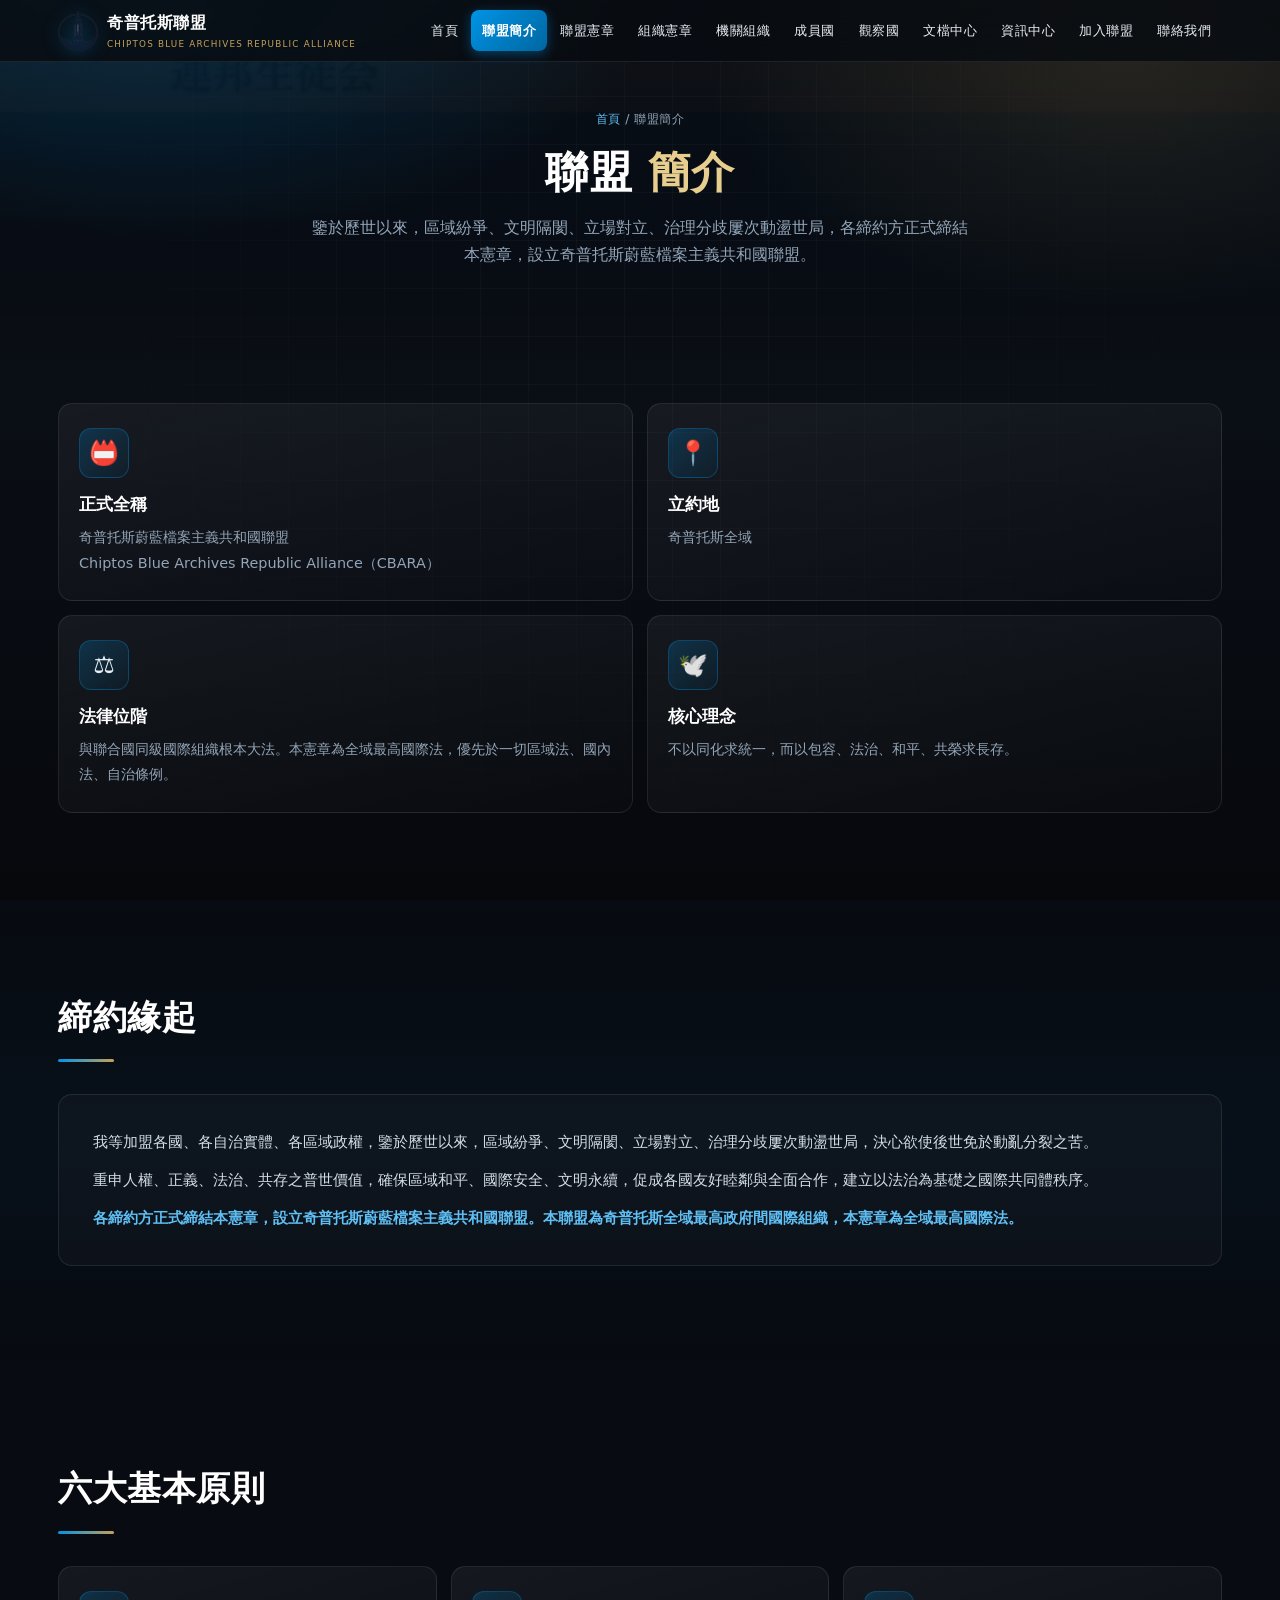
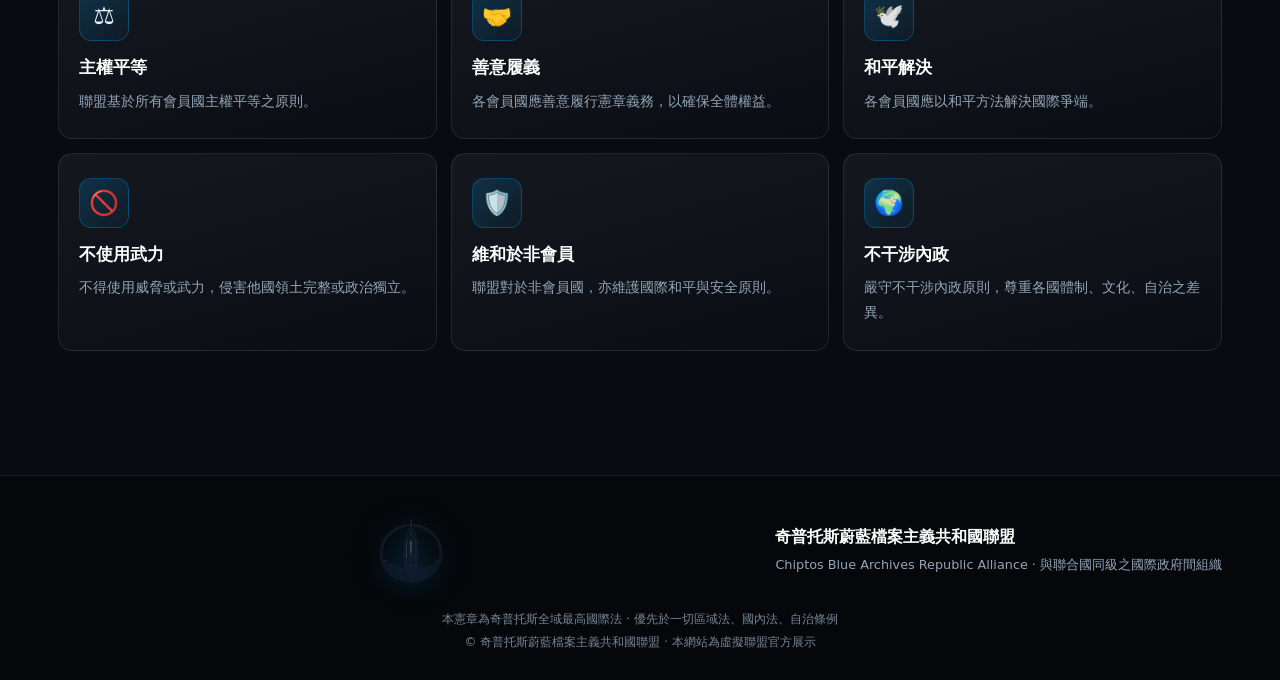
==== commit 4cb1d25f: "Add files via upload" ====
--- a/about.html
+++ b/about.html
@@ -6,8 +6,9 @@
 <meta name="theme-color" content="#080b11">
 <meta name="description" content="奇普托斯蔚藍檔案主義共和國聯盟官方網站 · 與聯合國同級之國際政府間組織">
 <title>聯盟簡介 | 奇普托斯蔚藍檔案主義共和國聯盟</title>
-<link rel="icon" href="assets/img/badge_64.png">
+<link rel="icon" type="image/webp" href="[data-uri]">
 <style>
+:root{--badge:url("[data-uri]");--flag:url("[data-uri]");}
 /* =====================================================================
    奇普托斯蔚藍檔案主義共和國聯盟 · CBARA
    移動優先 (Mobile-First) 響應式樣式
@@ -176,7 +177,7 @@
 }
 .hero-flag{
   position:absolute;inset:0;z-index:0;
-  background:url("assets/img/flag.png") center/cover no-repeat;
+  background:var(--flag) center/cover no-repeat;
   opacity:.14;
   filter:saturate(1.1);
 }
@@ -266,7 +267,7 @@
 }
 .page-hero .hero-bg{
   position:absolute;inset:0;z-index:0;
-  background:url("assets/img/flag.png") center/cover no-repeat;opacity:.10;
+  background:var(--flag) center/cover no-repeat;opacity:.10;
 }
 .page-hero .hero-bg::after{
   content:"";position:absolute;inset:0;
@@ -766,6 +767,15 @@
   .result-card{padding:28px 26px}
 }
 
+
+/* ===== Base64 內嵌版 · CSS 變數復用，圖片零檔案 ===== */
+.brand .emblem,.footer-brand .emblem,.hero-emblem{display:block;background-image:var(--badge);background-size:contain;background-position:center;background-repeat:no-repeat}
+.brand .emblem{width:36px;height:36px;flex:none;filter:drop-shadow(0 0 8px rgba(0,148,230,.55))}
+.footer-brand .emblem{width:62px;height:62px;margin:0 auto;filter:drop-shadow(0 0 14px rgba(0,148,230,.5))}
+.hero-emblem{width:96px;height:96px;margin:0 auto 20px;filter:drop-shadow(0 0 26px rgba(0,148,230,.6));animation:floaty 4.5s ease-in-out infinite}
+.flag-render{width:100%;aspect-ratio:16/9;background-image:var(--flag);background-size:cover;background-position:center;border-radius:14px;border:1px solid rgba(255,255,255,.14);box-shadow:0 16px 44px rgba(0,0,0,.5)}
+@media(min-width:768px){.hero-emblem{width:140px;height:140px}.brand .emblem{width:40px;height:40px}}
+
 </style>
 </head>
 <body>
@@ -774,7 +784,7 @@
 <header class="site-header">
   <div class="container header-inner">
     <a href="index.html" class="brand">
-      <img src="assets/img/badge_120.png" alt="奇普托斯聯盟徽標">
+      <span class="emblem"></span>
       <div class="brand-text">
         <span class="brand-cn">奇普托斯聯盟</span>
         <span class="brand-en">CHIPTOS BLUE ARCHIVES REPUBLIC ALLIANCE</span>
@@ -848,7 +858,7 @@
 <footer class="site-footer">
   <div class="container">
     <div class="footer-brand">
-      <img src="assets/img/badge_120.png" alt="奇普托斯聯盟徽標">
+      <span class="emblem"></span>
       <div>
         <h4>奇普托斯蔚藍檔案主義共和國聯盟</h4>
         <p class="muted">Chiptos Blue Archives Republic Alliance · 與聯合國同級之國際政府間組織</p>
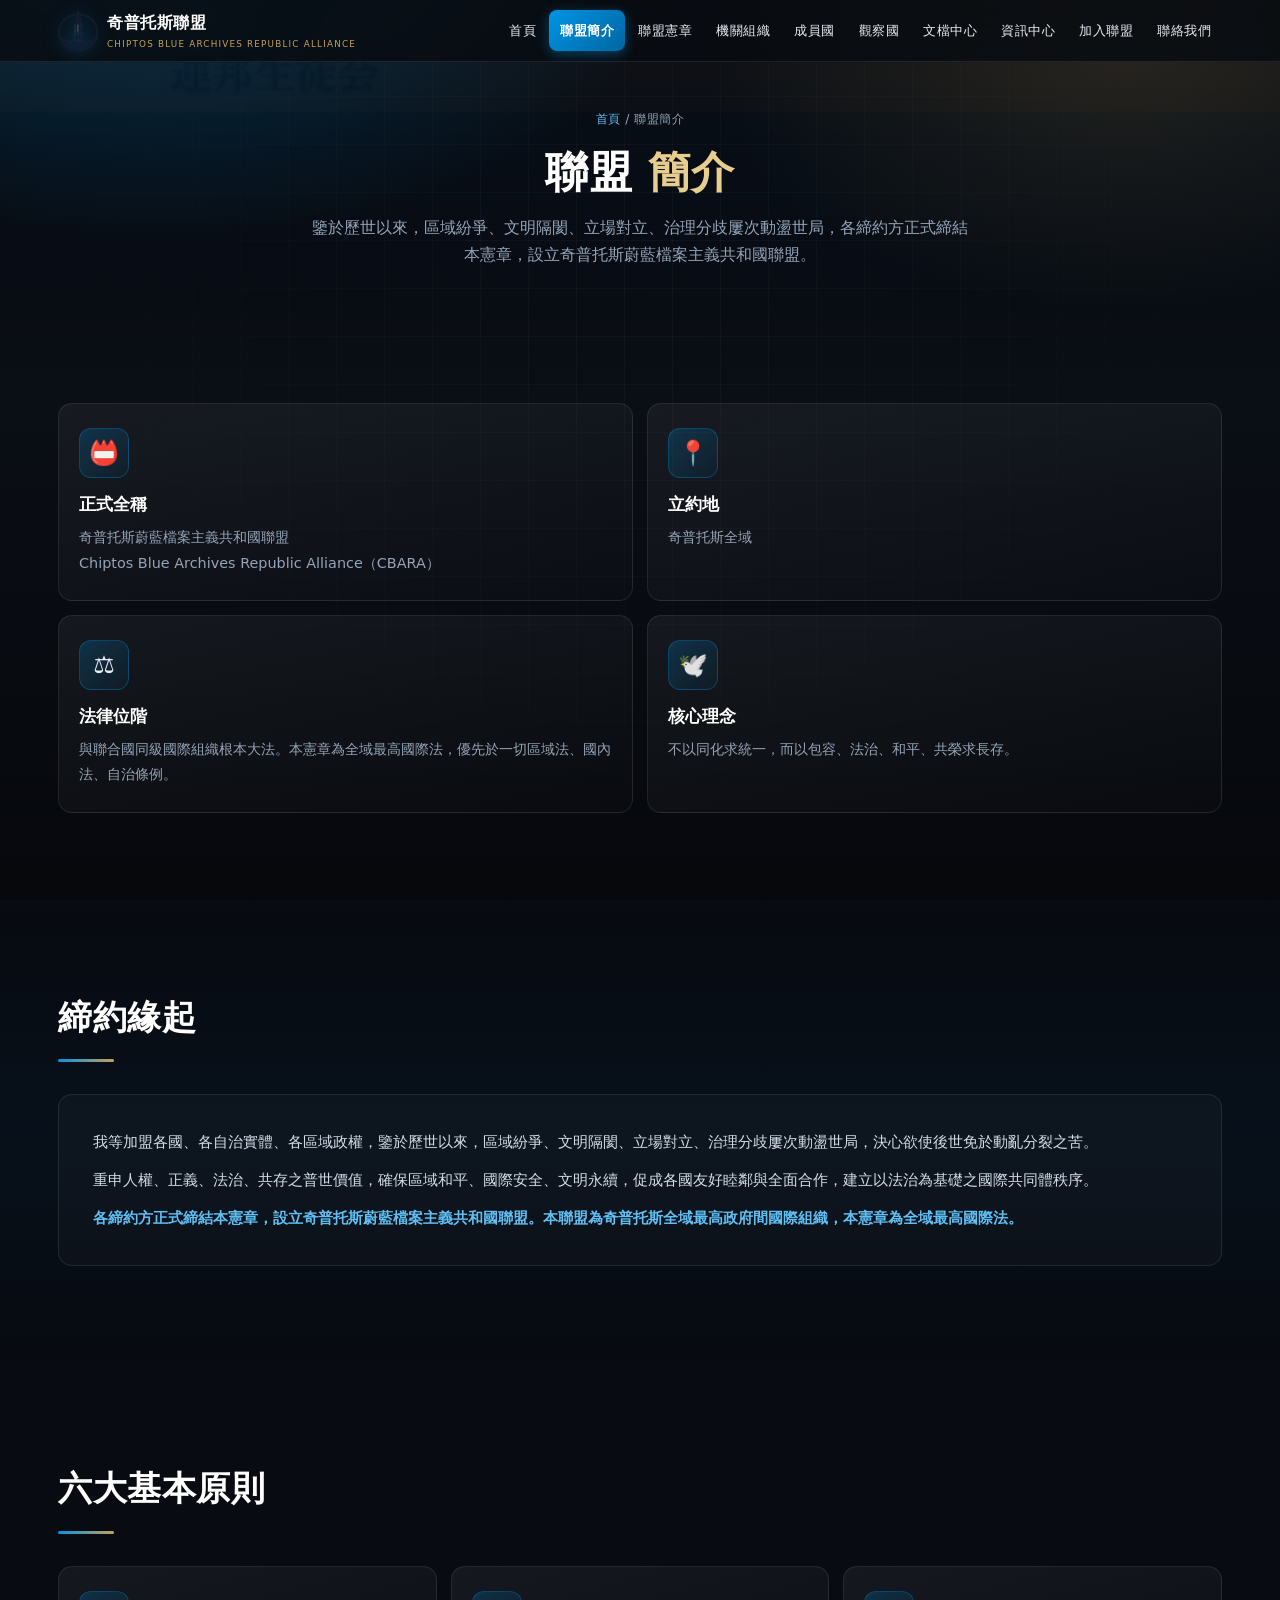
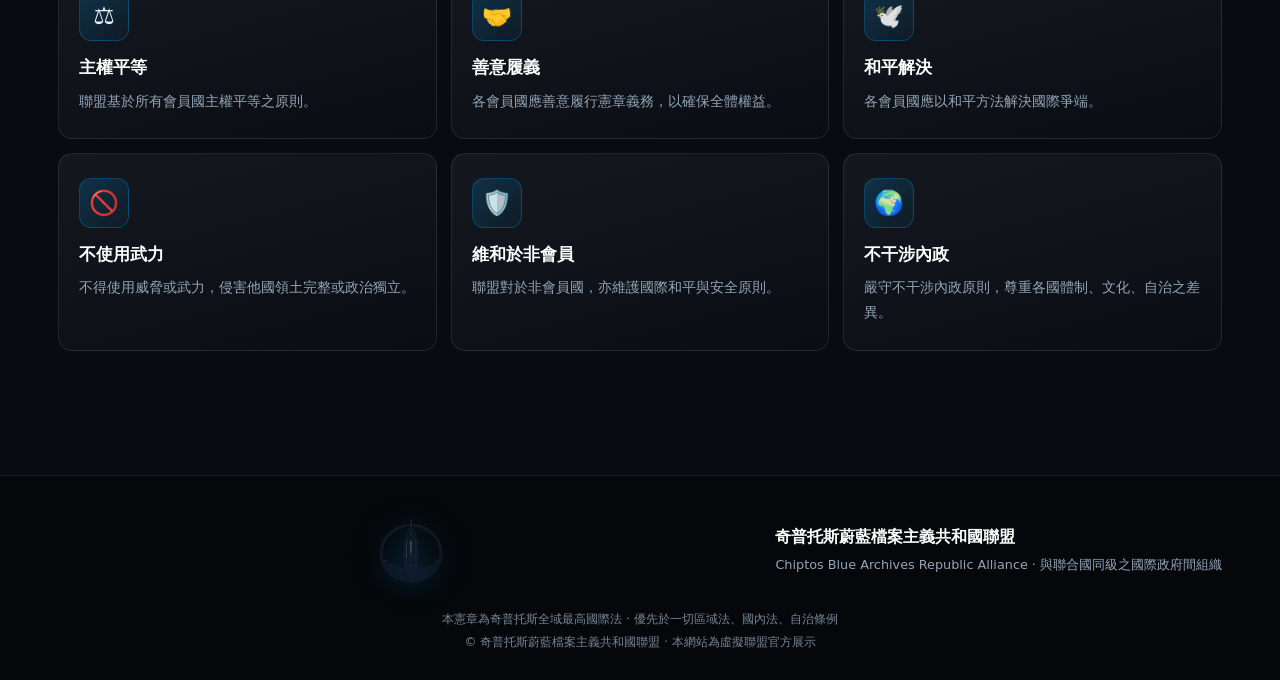
==== commit 0b398f89: "Add files via upload" ====
--- a/about.html
+++ b/about.html
@@ -794,7 +794,6 @@
       <a href="index.html">首頁</a>
       <a href="about.html" class="active">聯盟簡介</a>
       <a href="charter.html">聯盟憲章</a>
-      <a href="organization-charter.html">組織憲章</a>
       <a href="structure.html">機關組織</a>
       <a href="members.html">成員國</a>
       <a href="observers.html">觀察國</a>
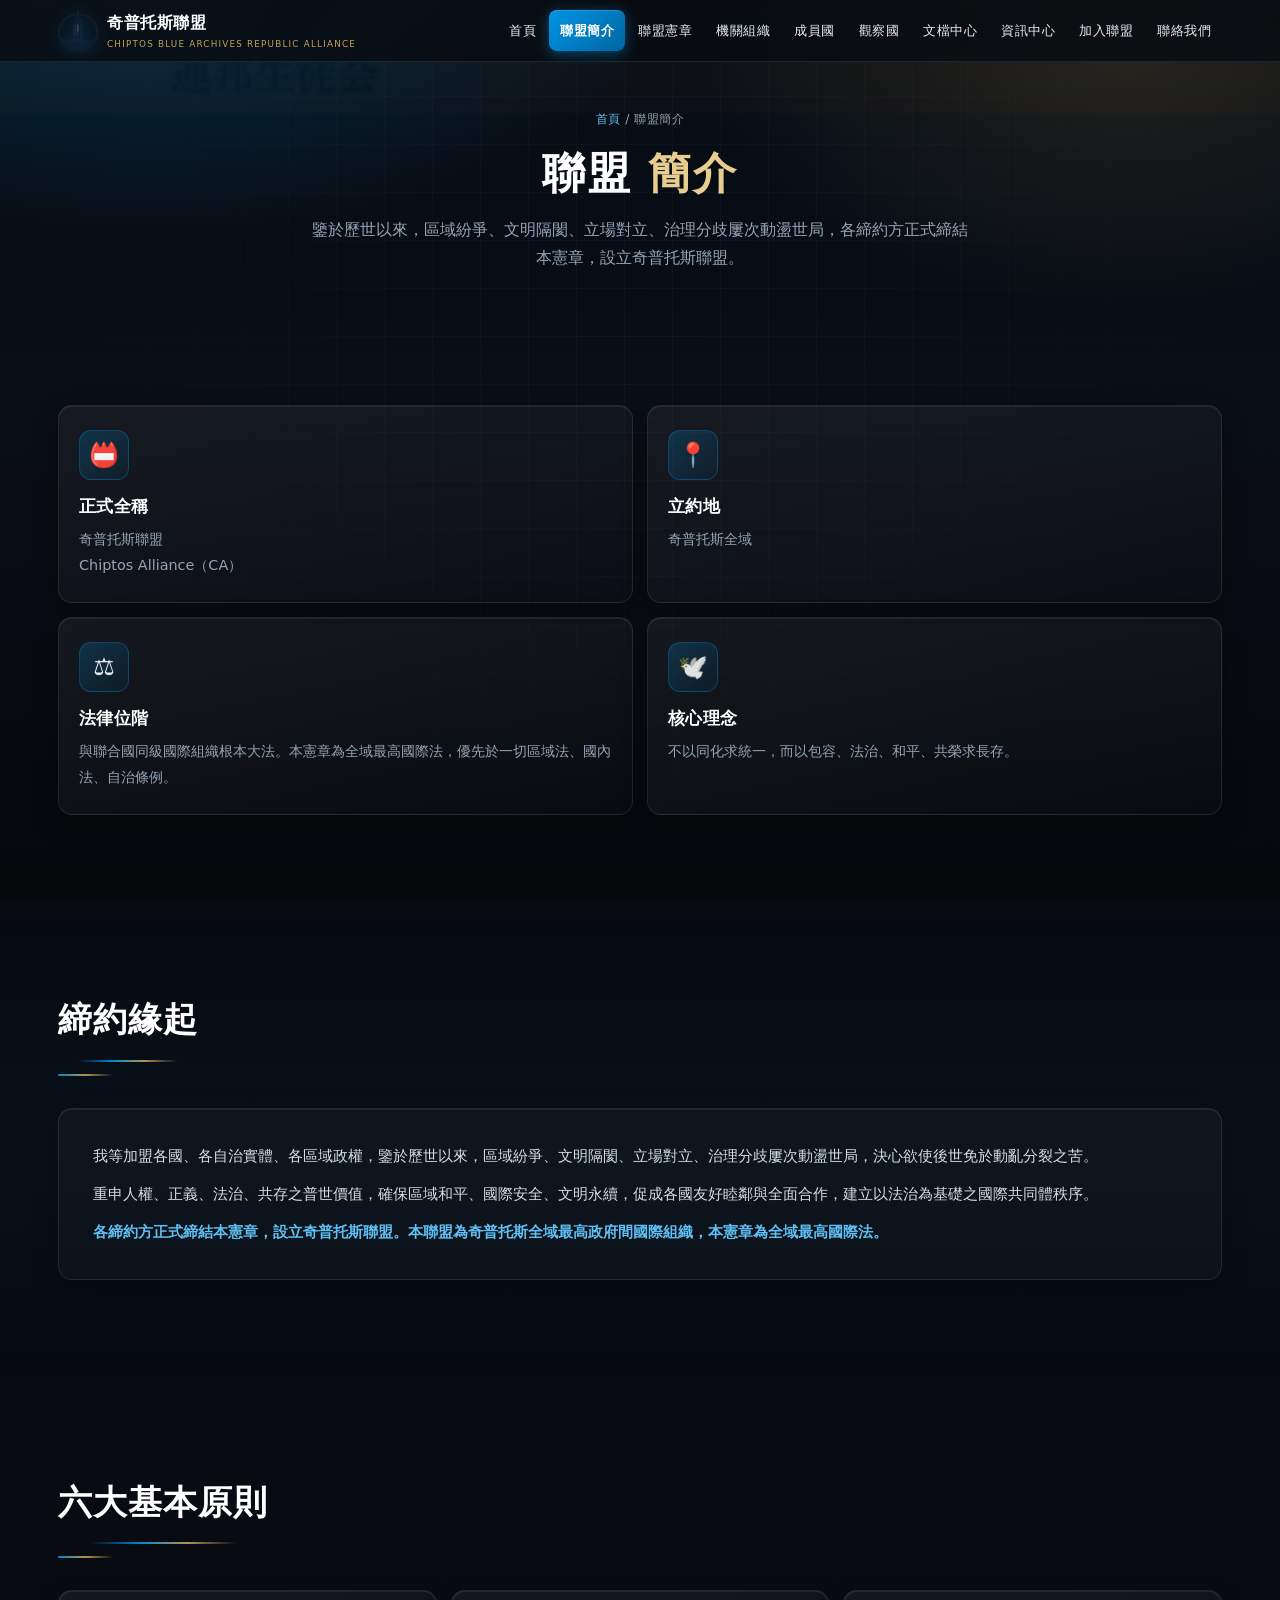
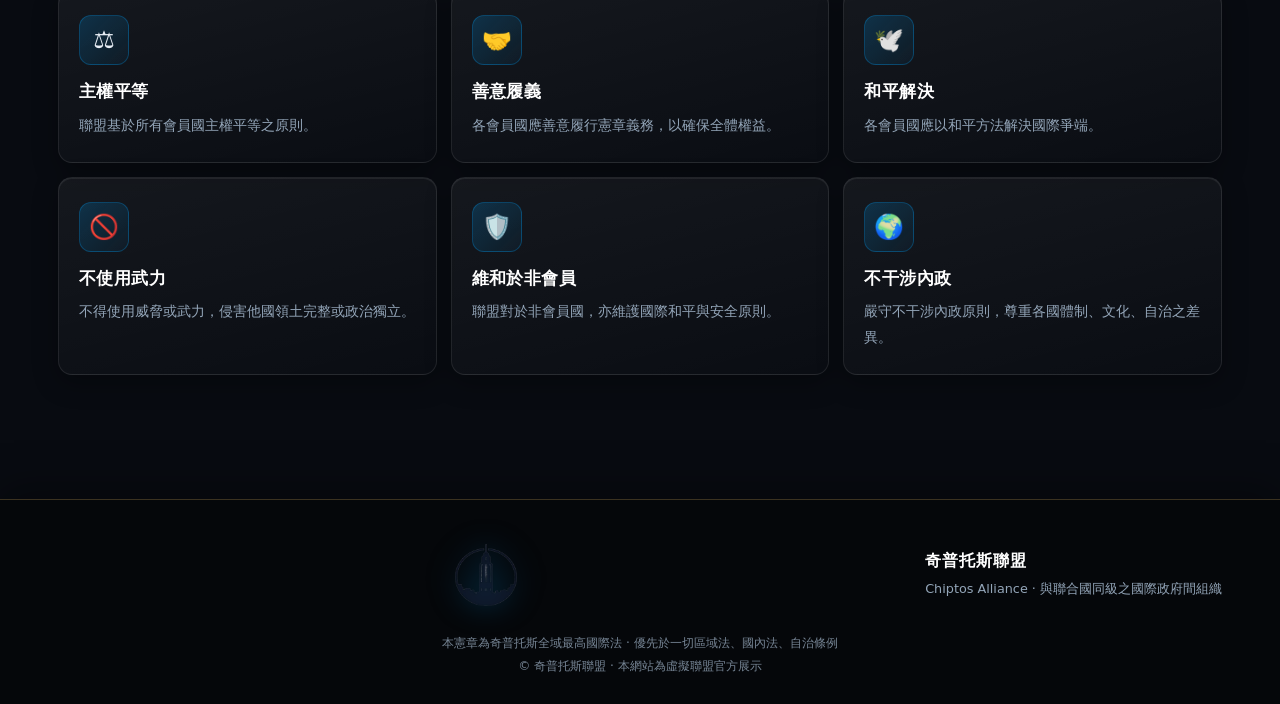
==== commit 90a2833c: "Add files via upload" ====
--- a/about.html
+++ b/about.html
@@ -4,13 +4,13 @@
 <meta charset="UTF-8">
 <meta name="viewport" content="width=device-width, initial-scale=1.0, viewport-fit=cover">
 <meta name="theme-color" content="#080b11">
-<meta name="description" content="奇普托斯蔚藍檔案主義共和國聯盟官方網站 · 與聯合國同級之國際政府間組織">
-<title>聯盟簡介 | 奇普托斯蔚藍檔案主義共和國聯盟</title>
+<meta name="description" content="奇普托斯聯盟官方網站 · 與聯合國同級之國際政府間組織">
+<title>聯盟簡介 | 奇普托斯聯盟</title>
 <link rel="icon" type="image/webp" href="[data-uri]">
 <style>
 :root{--badge:url("[data-uri]");--flag:url("[data-uri]");}
 /* =====================================================================
-   奇普托斯蔚藍檔案主義共和國聯盟 · CBARA
+   奇普托斯聯盟 · CA
    移動優先 (Mobile-First) 響應式樣式
    配色：白 / 蔚藍 / 玄黑 三色體系 + 鎏金點綴
    ===================================================================== */
@@ -776,6 +776,84 @@
 .flag-render{width:100%;aspect-ratio:16/9;background-image:var(--flag);background-size:cover;background-position:center;border-radius:14px;border:1px solid rgba(255,255,255,.14);box-shadow:0 16px 44px rgba(0,0,0,.5)}
 @media(min-width:768px){.hero-emblem{width:140px;height:140px}.brand .emblem{width:40px;height:40px}}
 
+
+/* =====================================================================
+   v15 · 美觀增強（疊加於原有樣式之上，不破壞既有設計）
+   ===================================================================== */
+
+/* ---------- 1. 卡片質感：內高光 + 立體陰影 ---------- */
+.info-card,.member-card,.observer-item,.article,.contact-card,.doc-card,
+.entry-card,.quick-card,.org-tier,.form-wrap,.toc,.stat,.news-row{
+  box-shadow:inset 0 1px 0 rgba(255,255,255,.07), 0 8px 26px rgba(0,0,0,.30);
+}
+.info-card:hover,.member-card:hover,.observer-item:hover,.doc-card:hover,
+.entry-card:hover,.quick-card:hover,.contact-card:hover,.news-row:hover,.stat:hover{
+  box-shadow:inset 0 1px 0 rgba(255,255,255,.12), 0 20px 46px rgba(0,148,230,.22);
+  border-color:rgba(197,160,89,.48);
+}
+
+/* ---------- 2. 標題層次 ---------- */
+.hero-title{letter-spacing:2px;line-height:1.30;text-shadow:0 4px 24px rgba(0,148,230,.30)}
+.page-hero h1{letter-spacing:1.6px;line-height:1.35}
+.section-head h2,.section-title{letter-spacing:1px}
+.art-title,.info-card h4,.member-card h3,.observer-head h3{letter-spacing:.4px}
+
+/* ---------- 3. 章節標題雙側裝飾線 ---------- */
+.section-head h2,.section-title{position:relative;display:inline-block}
+.section-head h2::after,.section-title::after{
+  content:"";display:block;height:2px;margin:10px auto 0;width:70%;
+  background:linear-gradient(90deg,transparent,rgba(0,148,230,.9),rgba(197,160,89,.9),transparent);
+  border-radius:2px;
+}
+
+/* ---------- 4. 按鈕流光 ---------- */
+.btn-primary,.btn-gold,.cta-btn{position:relative;overflow:hidden}
+.btn-primary::after,.btn-gold::after,.cta-btn::after{
+  content:"";position:absolute;top:0;left:-110%;width:60%;height:100%;
+  background:linear-gradient(100deg,transparent,rgba(255,255,255,.30),transparent);
+  animation:sheen 4.2s ease-in-out infinite;pointer-events:none;
+}
+@keyframes sheen{0%{left:-110%}55%{left:120%}100%{left:120%}}
+@media(prefers-reduced-motion:reduce){
+  .btn-primary::after,.btn-gold::after,.cta-btn::after{animation:none;display:none}
+}
+
+/* ---------- 5. 徽標光暈 ---------- */
+.brand .emblem,.footer-brand .emblem{animation:breathe 5s ease-in-out infinite}
+@keyframes breathe{
+  0%,100%{filter:drop-shadow(0 0 8px rgba(0,148,230,.5))}
+  50%{filter:drop-shadow(0 0 16px rgba(0,148,230,.85))}
+}
+@media(prefers-reduced-motion:reduce){.brand .emblem,.footer-brand .emblem{animation:none}}
+
+/* ---------- 6. 分隔線漸變 ---------- */
+.rule{height:2px;background:linear-gradient(90deg,rgba(0,148,230,.9),rgba(197,160,89,.9),transparent);border-radius:2px}
+
+/* ---------- 7. 頁腳 ---------- */
+.site-footer{border-top:1px solid rgba(197,160,89,.28);box-shadow:0 -10px 40px rgba(0,0,0,.35)}
+.footer-brand h4{letter-spacing:1px}
+
+/* ---------- 8. 導航當前項 ---------- */
+.main-nav a.active{
+  box-shadow:0 3px 14px rgba(0,148,230,.45), inset 0 1px 0 rgba(255,255,255,.15);
+}
+
+/* ---------- 9. 徽章 ---------- */
+.badge-member,.badge-observer,.badge{
+  box-shadow:0 2px 8px rgba(0,0,0,.28);
+}
+.hero-badge{letter-spacing:2.5px}
+
+/* ---------- 10. 條文編號 ---------- */
+.art-no{box-shadow:0 4px 14px rgba(197,160,89,.45), inset 0 1px 0 rgba(255,255,255,.35)}
+
+/* ---------- 11. 首屏載入淡入 ---------- */
+body{animation:pageIn .55s ease both}
+@keyframes pageIn{from{opacity:0}to{opacity:1}}
+@media(prefers-reduced-motion:reduce){body{animation:none}}
+
+/* ---------- 12. 錨點區塊呼吸間距 ---------- */
+.article+.article{margin-top:4px}
 </style>
 </head>
 <body>
@@ -812,14 +890,14 @@
   <div class="container">
     <div class="breadcrumb"><a href="index.html">首頁</a> <span>/</span> <span>聯盟簡介</span></div>
     <h1>聯盟 <span class="gold">簡介</span></h1>
-    <p class="hero-desc">鑒於歷世以來，區域紛爭、文明隔閡、立場對立、治理分歧屢次動盪世局，各締約方正式締結本憲章，設立奇普托斯蔚藍檔案主義共和國聯盟。</p>
+    <p class="hero-desc">鑒於歷世以來，區域紛爭、文明隔閡、立場對立、治理分歧屢次動盪世局，各締約方正式締結本憲章，設立奇普托斯聯盟。</p>
   </div>
 </section>
 
 <section class="section">
   <div class="container">
     <div class="grid-2">
-      <div class="info-card fade-in"><div class="info-icon">📛</div><h4>正式全稱</h4><p class="muted">奇普托斯蔚藍檔案主義共和國聯盟<br>Chiptos Blue Archives Republic Alliance（CBARA）</p></div>
+      <div class="info-card fade-in"><div class="info-icon">📛</div><h4>正式全稱</h4><p class="muted">奇普托斯聯盟<br>Chiptos Alliance（CA）</p></div>
       <div class="info-card fade-in"><div class="info-icon">📍</div><h4>立約地</h4><p class="muted">奇普托斯全域</p></div>
       <div class="info-card fade-in"><div class="info-icon">⚖️</div><h4>法律位階</h4><p class="muted">與聯合國同級國際組織根本大法。本憲章為全域最高國際法，優先於一切區域法、國內法、自治條例。</p></div>
       <div class="info-card fade-in"><div class="info-icon">🕊️</div><h4>核心理念</h4><p class="muted">不以同化求統一，而以包容、法治、和平、共榮求長存。</p></div>
@@ -834,7 +912,7 @@
       <div class="art-body">
         <p>我等加盟各國、各自治實體、各區域政權，鑒於歷世以來，區域紛爭、文明隔閡、立場對立、治理分歧屢次動盪世局，決心欲使後世免於動亂分裂之苦。</p>
         <p>重申人權、正義、法治、共存之普世價值，確保區域和平、國際安全、文明永續，促成各國友好睦鄰與全面合作，建立以法治為基礎之國際共同體秩序。</p>
-        <p><strong>各締約方正式締結本憲章，設立奇普托斯蔚藍檔案主義共和國聯盟。本聯盟為奇普托斯全域最高政府間國際組織，本憲章為全域最高國際法。</strong></p>
+        <p><strong>各締約方正式締結本憲章，設立奇普托斯聯盟。本聯盟為奇普托斯全域最高政府間國際組織，本憲章為全域最高國際法。</strong></p>
       </div>
     </div>
   </div>
@@ -859,19 +937,19 @@
     <div class="footer-brand">
       <span class="emblem"></span>
       <div>
-        <h4>奇普托斯蔚藍檔案主義共和國聯盟</h4>
-        <p class="muted">Chiptos Blue Archives Republic Alliance · 與聯合國同級之國際政府間組織</p>
+        <h4>奇普托斯聯盟</h4>
+        <p class="muted">Chiptos Alliance · 與聯合國同級之國際政府間組織</p>
       </div>
     </div>
     <div class="footer-meta">
       <p>本憲章為奇普托斯全域最高國際法 · 優先於一切區域法、國內法、自治條例</p>
-      <p>© 奇普托斯蔚藍檔案主義共和國聯盟 · 本網站為虛擬聯盟官方展示</p>
+      <p>© 奇普托斯聯盟 · 本網站為虛擬聯盟官方展示</p>
     </div>
   </div>
 </footer>
 <script>
 /* =====================================================================
-   奇普托斯蔚藍檔案主義共和國聯盟 · CBARA 互動腳本
+   奇普托斯聯盟 · CA 互動腳本
    ===================================================================== */
 (function () {
   'use strict';
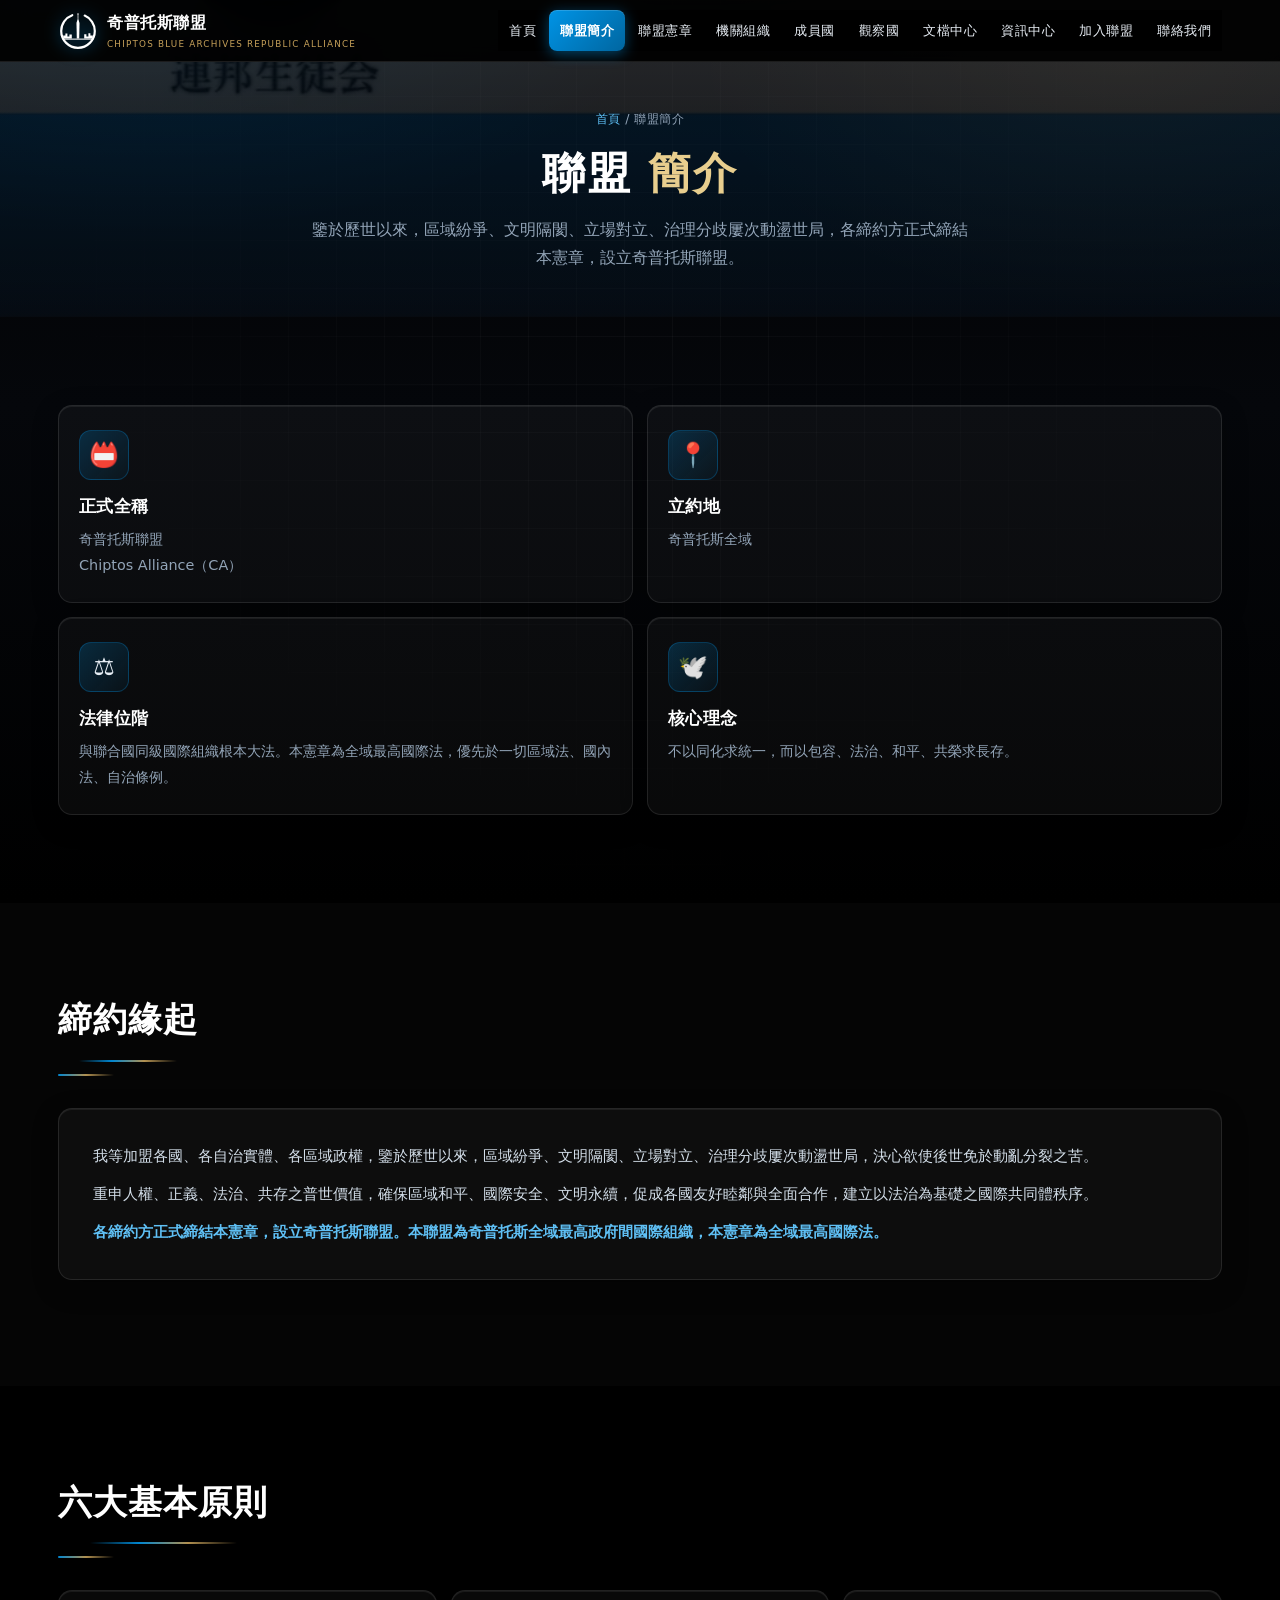
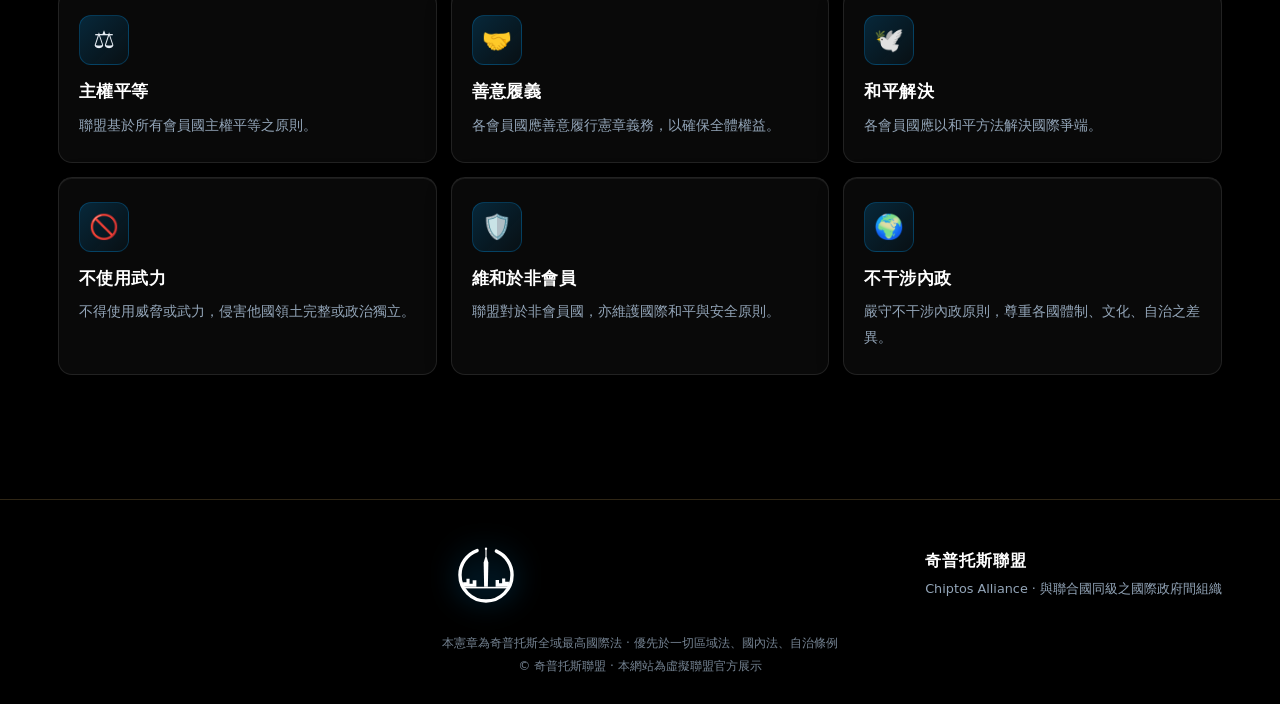
==== commit d8b86af5: "Add files via upload" ====
--- a/about.html
+++ b/about.html
@@ -6,9 +6,9 @@
 <meta name="theme-color" content="#080b11">
 <meta name="description" content="奇普托斯聯盟官方網站 · 與聯合國同級之國際政府間組織">
 <title>聯盟簡介 | 奇普托斯聯盟</title>
-<link rel="icon" type="image/webp" href="[data-uri]">
+<link rel="icon" type="image/svg+xml" href="[data-uri]">
 <style>
-:root{--badge:url("[data-uri]");--flag:url("[data-uri]");}
+:root{--badge:url("[data-uri]");--flag:url("[data-uri]");}
 /* =====================================================================
    奇普托斯聯盟 · CA
    移動優先 (Mobile-First) 響應式樣式
@@ -854,6 +854,41 @@
 
 /* ---------- 12. 錨點區塊呼吸間距 ---------- */
 .article+.article{margin-top:4px}
+
+/* =====================================================================
+   v17 · 玄黑主題（主體偏黑）
+   ===================================================================== */
+:root{
+  --ink:#000000;
+  --ink2:#06080c;
+  --ink3:#0b0e14;
+  --line:rgba(255,255,255,.10);
+  --line-blue:rgba(0,148,230,.28);
+}
+body::before{
+  background:
+    radial-gradient(900px 520px at 12% -8%,rgba(0,148,230,.16),transparent 60%),
+    radial-gradient(760px 460px at 88% 6%,rgba(197,160,89,.09),transparent 56%),
+    linear-gradient(180deg,#000000,#05070b 45%,#000000)!important;
+}
+.site-header{background:rgba(0,0,0,.93)!important;border-bottom-color:rgba(255,255,255,.10)!important}
+.nav-mask{background:rgba(0,0,0,.6)!important}
+.main-nav{background:rgba(0,0,0,.96)!important;border-color:rgba(255,255,255,.08)!important}
+.hero{background:radial-gradient(ellipse at center,#05070b 0%,#000000 72%)!important}
+.hero-bg,.page-hero .hero-bg{opacity:.5!important}
+.section-alt{background:rgba(255,255,255,.018)!important}
+.site-footer{background:#000000!important;border-top-color:rgba(197,160,89,.24)!important}
+.article,.info-card,.member-card,.observer-item,.doc-card,.entry-card,
+.quick-card,.contact-card,.org-tier,.stat,.news-row,.form-wrap,.toc{
+  background:rgba(255,255,255,.035)!important;
+  border-color:rgba(255,255,255,.10)!important;
+}
+.article:hover,.info-card:hover,.member-card:hover,.observer-item:hover,
+.doc-card:hover,.entry-card:hover,.quick-card:hover,.contact-card:hover,.news-row:hover,.stat:hover{
+  background:rgba(255,255,255,.06)!important;
+  border-color:rgba(197,160,89,.45)!important;
+}
+.flag-render{border-color:rgba(255,255,255,.16)!important}
 </style>
 </head>
 <body>
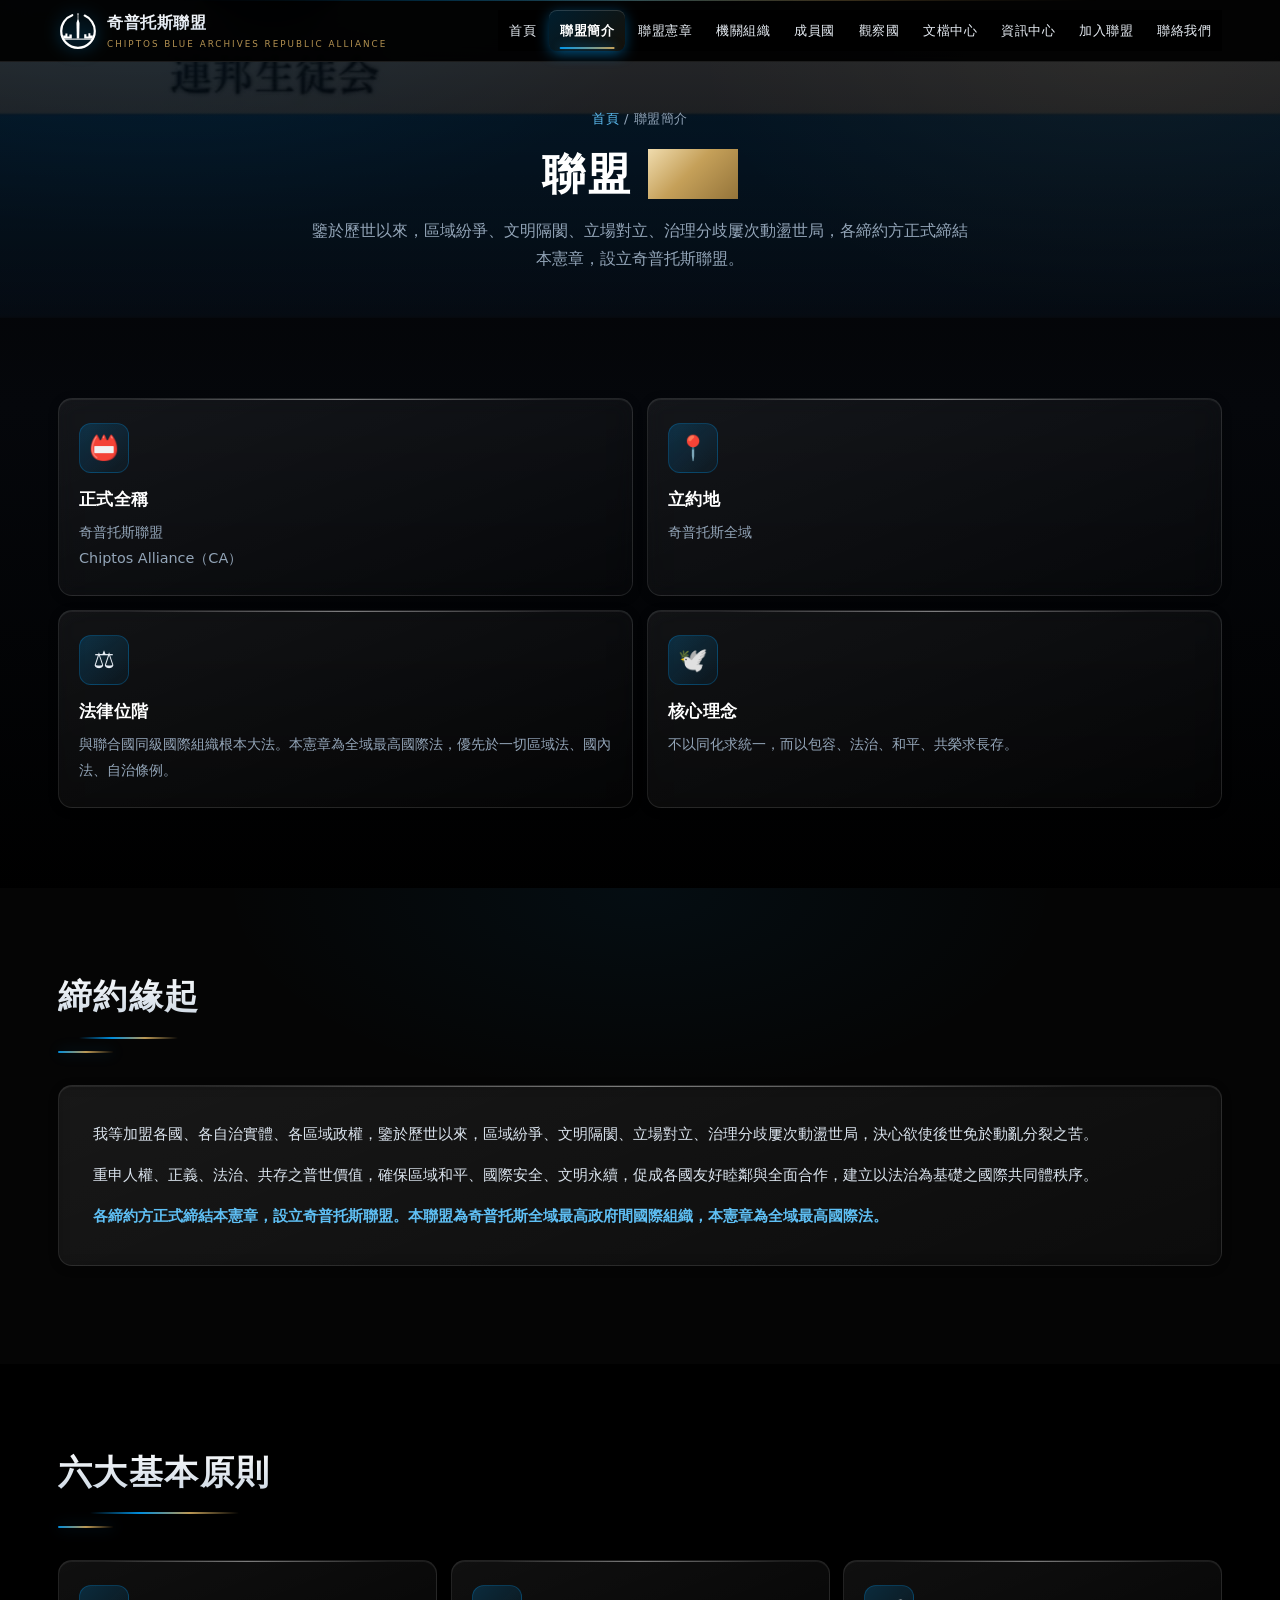
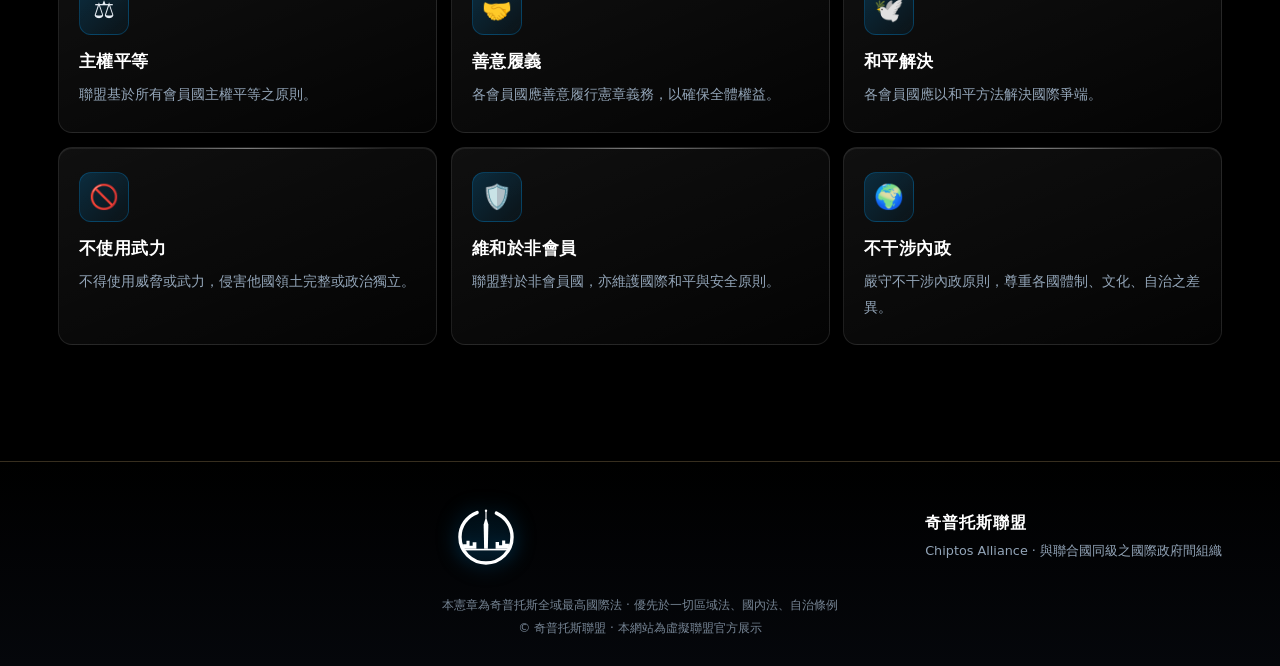
==== commit cc6dadb2: "Add files via upload" ====
--- a/about.html
+++ b/about.html
@@ -889,6 +889,251 @@
   border-color:rgba(197,160,89,.45)!important;
 }
 .flag-render{border-color:rgba(255,255,255,.16)!important}
+/* =====================================================================
+   v21 · 高級版視覺系統
+   ===================================================================== */
+
+/* ---------- 0. 基礎變數 ---------- */
+:root{
+  --gold-grad:linear-gradient(135deg,#f0dcae,#c5a059 46%,#94743a);
+  --blue-grad:linear-gradient(135deg,#7fd2ff,#0094e6 52%,#005c94);
+  --hair:rgba(255,255,255,.10);
+  --hair-gold:rgba(197,160,89,.34);
+  --sh-1:0 2px 10px rgba(0,0,0,.30);
+  --sh-2:0 12px 34px rgba(0,0,0,.46);
+  --sh-glow:0 16px 48px rgba(0,148,230,.26);
+  --ease:cubic-bezier(.22,.68,.28,1);
+}
+
+/* ---------- 1. 字體渲染與基礎 ---------- */
+html{
+  -webkit-text-size-adjust:100%;
+  scrollbar-color:#0094e6 #000;
+  scrollbar-width:thin;
+}
+body{
+  -webkit-font-smoothing:antialiased;
+  -moz-osx-font-smoothing:grayscale;
+  text-rendering:optimizeLegibility;
+  font-feature-settings:"kern" 1;
+}
+::selection{background:rgba(197,160,89,.34);color:#fff}
+a:focus-visible,button:focus-visible,input:focus-visible,
+select:focus-visible,textarea:focus-visible,[tabindex]:focus-visible{
+  outline:2px solid #0094e6;outline-offset:3px;border-radius:6px;
+}
+
+/* ---------- 2. 自訂捲軸 ---------- */
+::-webkit-scrollbar{width:10px;height:10px}
+::-webkit-scrollbar-track{background:#000}
+::-webkit-scrollbar-thumb{
+  background:linear-gradient(180deg,#0094e6,#c5a059);
+  border-radius:8px;border:2px solid #000;
+}
+::-webkit-scrollbar-thumb:hover{background:linear-gradient(180deg,#7fd2ff,#e8ce8e)}
+::-webkit-scrollbar-corner{background:#000}
+
+/* ---------- 3. 進度條高級化 ---------- */
+#progress{
+  height:3px!important;
+  background:linear-gradient(90deg,#0094e6,#5fc0f5 40%,#c5a059 75%,#f0dcae)!important;
+  box-shadow:0 0 12px rgba(0,148,230,.85),0 0 26px rgba(197,160,89,.45);
+}
+
+/* ---------- 4. 導航高級化 ---------- */
+.site-header{
+  transition:background .4s var(--ease),box-shadow .4s var(--ease),border-color .4s;
+}
+.site-header.scrolled{
+  box-shadow:0 10px 40px rgba(0,0,0,.65);
+  border-bottom-color:rgba(197,160,89,.30)!important;
+}
+.brand-cn{
+  background:linear-gradient(180deg,#ffffff,#cddaea);
+  -webkit-background-clip:text;background-clip:text;
+  -webkit-text-fill-color:transparent;
+}
+.brand-en{letter-spacing:2px!important;opacity:.9}
+.main-nav a{
+  position:relative;
+  transition:color .3s var(--ease);
+}
+.main-nav a::after{
+  content:"";position:absolute;left:50%;bottom:2px;
+  width:0;height:2px;border-radius:2px;
+  background:linear-gradient(90deg,#0094e6,#c5a059);
+  transform:translateX(-50%);
+  transition:width .35s var(--ease);
+}
+.main-nav a:hover::after,
+.main-nav a:focus::after{width:62%}
+.main-nav a.active::after{width:72%;box-shadow:0 0 10px rgba(0,148,230,.7)}
+.main-nav a.active{
+  background:linear-gradient(135deg,rgba(0,148,230,.20),rgba(197,160,89,.10));
+}
+
+/* ---------- 5. 卡片玻璃質感 + 3D 懸浮 ---------- */
+.info-card,.article,.member-card,.observer-item,.doc-card,
+.entry-card,.quick-card,.contact-card,.org-tier,.stat,.news-row{
+  position:relative;overflow:hidden;
+  background:linear-gradient(158deg,rgba(255,255,255,.062),rgba(255,255,255,.014))!important;
+  border:1px solid var(--hair)!important;
+  backdrop-filter:blur(10px);-webkit-backdrop-filter:blur(10px);
+  box-shadow:var(--sh-1),inset 0 1px 0 rgba(255,255,255,.07);
+  transition:transform .5s var(--ease),box-shadow .5s var(--ease),
+             border-color .5s var(--ease),background .5s var(--ease);
+  will-change:transform;
+}
+/* 頂部高光 */
+.info-card::before,.article::before,.member-card::before,.observer-item::before,
+.doc-card::before,.entry-card::before,.quick-card::before,.contact-card::before,
+.org-tier::before,.stat::before,.news-row::before{
+  content:"";position:absolute;left:12%;right:12%;top:0;height:1px;
+  background:linear-gradient(90deg,transparent,rgba(255,255,255,.42),transparent);
+  pointer-events:none;
+}
+/* 懸浮 */
+.info-card:hover,.article:hover,.member-card:hover,.observer-item:hover,
+.doc-card:hover,.entry-card:hover,.quick-card:hover,.contact-card:hover,
+.org-tier:hover,.stat:hover,.news-row:hover{
+  transform:translateY(-7px) scale(1.014);
+  box-shadow:var(--sh-glow),inset 0 1px 0 rgba(255,255,255,.14)!important;
+  border-color:var(--hair-gold)!important;
+}
+@media(hover:none){
+  .info-card:hover,.article:hover,.member-card:hover,.observer-item:hover,
+  .doc-card:hover,.entry-card:hover,.quick-card:hover,.contact-card:hover,
+  .org-tier:hover,.stat:hover,.news-row:hover{transform:none}
+}
+
+/* ---------- 6. 標題層次 ---------- */
+.section-head h2,.section-title{
+  background:linear-gradient(180deg,#ffffff,#b9c8d8);
+  -webkit-background-clip:text;background-clip:text;
+  -webkit-text-fill-color:transparent;
+  letter-spacing:1.4px!important;
+}
+.section-head h2::after,.section-title::after{
+  background:linear-gradient(90deg,transparent,rgba(0,148,230,.95),
+             rgba(197,160,89,.95),transparent)!important;
+}
+.gold,.gold-gradient{
+  background:var(--gold-grad)!important;
+  -webkit-background-clip:text;background-clip:text;
+  -webkit-text-fill-color:transparent;
+}
+
+/* ---------- 7. 按鈕高級化 ---------- */
+.btn{
+  letter-spacing:.6px!important;
+  transition:transform .35s var(--ease),box-shadow .35s var(--ease),
+             filter .35s var(--ease),background .35s;
+}
+.btn:hover{filter:brightness(1.12)}
+.btn:active{transform:translateY(1px) scale(.985)}
+.btn-primary{box-shadow:0 8px 26px rgba(0,148,230,.42),inset 0 1px 0 rgba(255,255,255,.22)}
+.btn-gold{box-shadow:0 8px 26px rgba(197,160,89,.38),inset 0 1px 0 rgba(255,255,255,.30)}
+.btn-ghost:hover{border-color:var(--hair-gold)!important;background:rgba(255,255,255,.07)!important}
+
+/* ---------- 8. 徽章 ---------- */
+.badge,.badge-member,.badge-observer,.hero-badge,.doc-tag{
+  backdrop-filter:blur(6px);
+  border:1px solid rgba(255,255,255,.14);
+  letter-spacing:.6px;
+}
+.badge-member{background:linear-gradient(135deg,rgba(0,148,230,.24),rgba(0,148,230,.08))!important}
+.badge-observer{background:linear-gradient(135deg,rgba(197,160,89,.22),rgba(197,160,89,.06))!important}
+
+/* ---------- 9. 章節編號立體 ---------- */
+.art-no,.member-no{
+  background:var(--gold-grad)!important;
+  -webkit-background-clip:text;background-clip:text;
+  -webkit-text-fill-color:transparent;
+  letter-spacing:1px;
+}
+.art-no{
+  position:relative;
+  border:1px solid var(--hair-gold);
+  background:linear-gradient(150deg,rgba(197,160,89,.24),rgba(0,148,230,.10))!important;
+  -webkit-background-clip:border-box!important;background-clip:border-box!important;
+  -webkit-text-fill-color:#e8ce8e;
+  color:#e8ce8e;
+  box-shadow:0 4px 14px rgba(0,0,0,.35),inset 0 1px 0 rgba(255,255,255,.16);
+}
+
+/* ---------- 10. 條文排版 ---------- */
+.art-body{line-height:1.95!important}
+.art-body p,.art-body li{color:#dbe4ee}
+.art-title{letter-spacing:.8px!important;font-weight:700}
+.art-body ol li,.art-body ul li{padding-left:6px}
+
+/* ---------- 11. 分隔線 ---------- */
+.rule,.section-head .rule{
+  height:2px;
+  background:linear-gradient(90deg,rgba(0,148,230,.95),rgba(197,160,89,.95),transparent)!important;
+  box-shadow:0 0 14px rgba(0,148,230,.30);
+}
+
+/* ---------- 12. 麵包屑 ---------- */
+.breadcrumb{font-size:.82rem;letter-spacing:.5px}
+.breadcrumb a{transition:color .3s,text-shadow .3s}
+.breadcrumb a:hover{color:#7fd2ff;text-shadow:0 0 12px rgba(0,148,230,.6)}
+
+/* ---------- 13. 頁腳 ---------- */
+.site-footer{
+  background:linear-gradient(180deg,#000,#05070b)!important;
+  border-top:1px solid rgba(197,160,89,.26)!important;
+  box-shadow:0 -14px 46px rgba(0,0,0,.55);
+}
+.footer-brand .emblem{filter:drop-shadow(0 0 10px rgba(0,148,230,.55))}
+
+/* ---------- 14. 旗幟渲染 ---------- */
+.flag-render,.member-flag,.observer-flag{
+  box-shadow:inset 0 0 0 1px rgba(255,255,255,.16),0 3px 12px rgba(0,0,0,.42)!important;
+}
+
+/* ---------- 15. 淡入錯峰 ---------- */
+.fade-in{transition:opacity .7s var(--ease),transform .7s var(--ease)}
+.fade-in:nth-child(1){transition-delay:0s}
+.fade-in:nth-child(2){transition-delay:.06s}
+.fade-in:nth-child(3){transition-delay:.12s}
+.fade-in:nth-child(4){transition-delay:.18s}
+.fade-in:nth-child(5){transition-delay:.24s}
+.fade-in:nth-child(6){transition-delay:.30s}
+.fade-in:nth-child(n+7){transition-delay:.36s}
+
+/* ---------- 16. 容器與區塊呼吸 ---------- */
+.section{padding-top:clamp(3rem,7vw,5rem)!important;padding-bottom:clamp(3rem,7vw,5rem)!important}
+.section-alt{position:relative}
+.section-alt::before{
+  content:"";position:absolute;inset:0;pointer-events:none;
+  background:radial-gradient(600px 300px at 50% 0%,rgba(0,148,230,.06),transparent 70%);
+}
+
+/* ---------- 17. 連結底線動畫 ---------- */
+.footer-links a,.doc-text b,.quick-card h4{transition:color .3s var(--ease)}
+a:not(.btn):not(.brand):not(.main-nav a):not(.doc-card):not(.quick-card){
+  text-decoration:none;
+}
+
+/* ---------- 18. 輸入框（表單頁） ---------- */
+input,select,textarea{
+  transition:border-color .3s var(--ease),box-shadow .3s var(--ease),background .3s;
+}
+input:focus,select:focus,textarea:focus{
+  border-color:rgba(0,148,230,.65)!important;
+  box-shadow:0 0 0 3px rgba(0,148,230,.16),inset 0 1px 0 rgba(255,255,255,.08)!important;
+}
+
+/* ---------- 19. 提示卡 ---------- */
+.notice{border-radius:12px;backdrop-filter:blur(8px)}
+
+/* ---------- 20. 頂部細光帶 ---------- */
+body::after{
+  content:"";position:fixed;top:0;left:0;right:0;height:1px;z-index:9998;
+  background:linear-gradient(90deg,transparent,rgba(0,148,230,.5),rgba(197,160,89,.5),transparent);
+  pointer-events:none;
+}
 </style>
 </head>
 <body>
